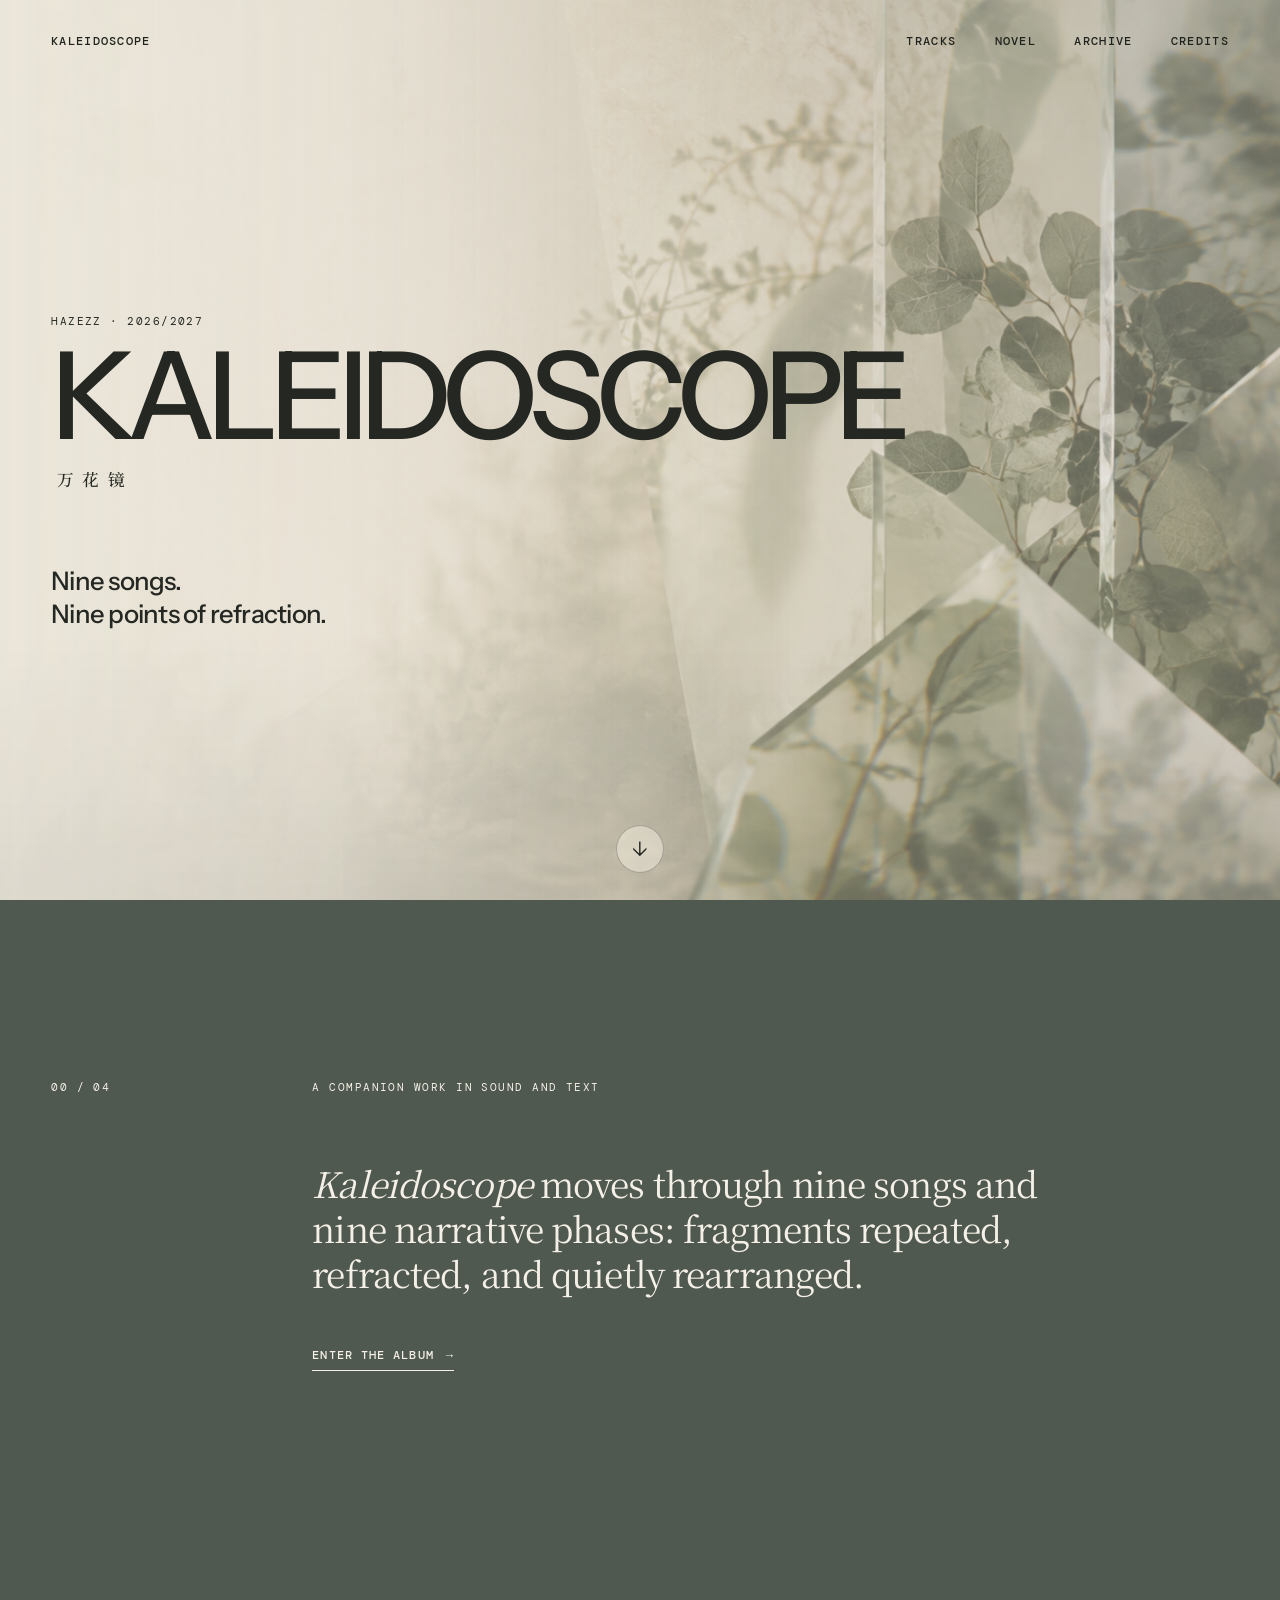
==== index.html @ 20ea977e "Refine editorial direction and public copy" ====
<!doctype html>
<html lang="en">
<head>
  <meta charset="utf-8">
  <meta name="viewport" content="width=device-width, initial-scale=1">
  <meta name="description" content="Companion site for HazezZ's album Kaleidoscope — music, artwork, lyrics, and a nine-chapter novel.">
  <title>Kaleidoscope — HazezZ</title>
  <link rel="stylesheet" href="css/main.css">
</head>
<body class="home">
  <header class="site-header" data-header>
    <a class="brand" href="index.html">KALEIDOSCOPE</a>
    <button class="menu-toggle" type="button" aria-expanded="false" aria-controls="site-nav">Menu</button>
    <nav class="site-nav" id="site-nav" aria-label="Primary navigation">
      <a href="tracks.html">Tracks</a>
      <a href="novel.html">Novel</a>
      <a href="archive.html">Archive</a>
      <a href="credits.html">Credits</a>
    </nav>
  </header>

  <main>
    <section class="hero" aria-labelledby="hero-title">
      <div class="hero-image" data-parallax aria-hidden="true"></div>
      <div class="hero-wash" aria-hidden="true"></div>
      <div class="hero-copy">
        <p class="eyebrow">HazezZ · 2026/2027</p>
        <h1 id="hero-title">Kaleidoscope</h1>
        <p class="hero-cn" lang="zh-Hans">万花镜</p>
        <p class="hero-line">Nine songs.<br>Nine points of refraction.</p>
      </div>
      <a class="scroll-cue" href="#entrance" aria-label="Enter the album">↓</a>
    </section>

    <section class="entrance page-grid" id="entrance">
      <p class="section-index">00 / 04</p>
      <div class="entrance-copy">
        <p class="kicker">A companion work in sound and text</p>
        <p><em>Kaleidoscope</em> moves through nine songs and nine narrative phases: fragments repeated, refracted, and quietly rearranged.</p>
        <a class="text-link" href="tracks.html">Enter the album <span aria-hidden="true">→</span></a>
      </div>
    </section>
  </main>

  <script src="js/main.js"></script>
</body>
</html>
---- css/main.css ----
@import url('https://fonts.googleapis.com/css2?family=DM+Mono:wght@300;400;500&family=Instrument+Sans:wght@400;500;600&family=Noto+Serif+SC:wght@400;500&display=swap');

:root {
  --paper: #ece7db;
  --paper-soft: #f4f0e7;
  --paper-deep: #d8d4c8;
  --ink: #242722;
  --ink-soft: #595d56;
  --sage: #747c70;
  --sage-dark: #50594f;
  --sage-pale: #c4c8bc;
  --glass-blue: #6f7c84;
  --cold-gray: #9ba1a0;
  --line: rgba(36, 39, 34, .18);
  --serif: "Noto Serif SC", "Songti SC", "STSong", Georgia, serif;
  --sans: "Instrument Sans", "Noto Sans SC", "PingFang SC", "Microsoft YaHei", sans-serif;
  --mono: "DM Mono", "SFMono-Regular", Consolas, monospace;
  --gutter: clamp(1.25rem, 4vw, 4.5rem);
  --header-h: 5.25rem;
}

* { box-sizing: border-box; }
html { scroll-behavior: smooth; }
body {
  margin: 0;
  background: var(--paper-soft);
  color: var(--ink);
  font-family: var(--sans);
  -webkit-font-smoothing: antialiased;
}
a { color: inherit; }
button { color: inherit; }
::selection { background: var(--glass-blue); color: var(--paper-soft); }
:focus-visible { outline: 1px solid var(--glass-blue); outline-offset: 5px; }

.site-header {
  position: fixed;
  z-index: 30;
  top: 0;
  left: 0;
  right: 0;
  height: var(--header-h);
  display: flex;
  align-items: center;
  justify-content: space-between;
  padding: 0 var(--gutter);
  border-bottom: 1px solid transparent;
  transition: background-color .25s ease, border-color .25s ease;
}
.site-header.is-scrolled {
  background: color-mix(in srgb, var(--paper-soft) 88%, transparent);
  border-color: var(--line);
  -webkit-backdrop-filter: blur(16px);
  backdrop-filter: blur(16px);
}
.home .site-header { color: #20231d; }
.brand,
.site-nav a,
.menu-toggle {
  font: 500 .73rem/1 var(--mono);
  letter-spacing: .11em;
  text-transform: uppercase;
  text-decoration: none;
}
.site-nav { display: flex; gap: clamp(1.25rem, 3vw, 3.5rem); }
.site-nav a { position: relative; padding: .45rem 0; }
.site-nav a::after {
  content: "";
  position: absolute;
  left: 0;
  right: 100%;
  bottom: 0;
  height: 1px;
  background: currentColor;
  transition: right .25s ease;
}
.site-nav a:hover::after,
.site-nav a[aria-current="page"]::after { right: 0; }
.menu-toggle { display: none; border: 0; background: none; padding: .6rem 0; }

.hero {
  position: relative;
  min-height: 100svh;
  overflow: hidden;
  background: var(--paper);
}
.hero-image,
.hero-wash { position: absolute; inset: -6px; }
.hero-image {
  background: url("../assets/images/kaleidoscope-hero.png") center/cover no-repeat;
  opacity: .72;
  -webkit-mask-image: linear-gradient(90deg, transparent 0%, rgba(0,0,0,.18) 27%, #000 63%);
  mask-image: linear-gradient(90deg, transparent 0%, rgba(0,0,0,.18) 27%, #000 63%);
  transform: translate3d(var(--parallax-x, 0), var(--parallax-y, 0), 0) scale(1.015);
  will-change: transform;
}
.hero-wash {
  background:
    linear-gradient(90deg, rgba(236,231,219,.12) 0%, rgba(236,231,219,.04) 58%, rgba(111,124,132,.08) 100%),
    linear-gradient(0deg, rgba(36,39,34,.08), transparent 30%);
}
.hero-copy {
  position: absolute;
  z-index: 2;
  left: var(--gutter);
  top: 50%;
  width: min(43rem, calc(100% - 2 * var(--gutter)));
  transform: translateY(-43%);
}
.eyebrow,
.section-index,
.kicker {
  margin: 0;
  font: 400 .7rem/1.5 var(--mono);
  letter-spacing: .13em;
  text-transform: uppercase;
}
.hero h1 {
  margin: .8rem 0 0;
  font: 500 clamp(3.45rem, 9.5vw, 9.4rem)/.87 var(--sans);
  letter-spacing: -.075em;
  text-transform: uppercase;
}
.hero-cn {
  margin: 1.25rem 0 0 .35rem;
  font: 500 clamp(.95rem, 1.3vw, 1.25rem)/1.4 var(--serif);
  letter-spacing: .52em;
}
.hero-line {
  margin: clamp(3.25rem, 8vh, 6.5rem) 0 0;
  font: 500 clamp(1.15rem, 2vw, 1.75rem)/1.32 var(--sans);
  letter-spacing: -.03em;
}
.scroll-cue {
  position: absolute;
  z-index: 3;
  left: 50%;
  bottom: 1.7rem;
  display: grid;
  width: 3rem;
  height: 3rem;
  place-items: center;
  border: 1px solid rgba(37,39,32,.28);
  border-radius: 50%;
  background: rgba(241,235,220,.54);
  font-size: 1.25rem;
  text-decoration: none;
  transform: translateX(-50%);
  transition: transform .25s ease, background .25s ease;
}
.scroll-cue:hover { transform: translateX(-50%) translateY(3px); background: var(--paper-soft); }

.page-grid {
  display: grid;
  grid-template-columns: minmax(5.5rem, 1fr) minmax(0, 4fr);
  gap: 2rem;
  padding-inline: var(--gutter);
}
.entrance {
  min-height: 80vh;
  align-items: start;
  padding-top: clamp(7rem, 14vw, 12rem);
  padding-bottom: clamp(7rem, 14vw, 12rem);
  background: var(--sage-dark);
  color: var(--paper-soft);
}
.entrance-copy { max-width: 46rem; }
.entrance-copy > p:nth-child(2) {
  margin: clamp(2rem, 5vw, 4rem) 0 3rem;
  font: 400 clamp(1.45rem, 2.75vw, 2.65rem)/1.28 var(--serif);
  letter-spacing: -.025em;
}
.text-link,
.bracket-link {
  display: inline-flex;
  gap: .75rem;
  align-items: center;
  font: 500 .76rem/1 var(--mono);
  letter-spacing: .09em;
  text-transform: uppercase;
  text-decoration: none;
}
.text-link { border-bottom: 1px solid currentColor; padding-bottom: .55rem; }

.site-page { padding-top: var(--header-h); min-height: 100vh; }
.page-intro {
  min-height: 62vh;
  align-items: end;
  padding-top: 8rem;
  padding-bottom: clamp(4rem, 8vw, 7rem);
  background: var(--paper);
  border-bottom: 1px solid var(--line);
}
.page-intro h1,
.directory-head h1 {
  margin: .65rem 0 1.5rem;
  font: 500 clamp(3.1rem, 8vw, 8rem)/.92 var(--sans);
  letter-spacing: -.07em;
  text-transform: uppercase;
}
.lede { max-width: 39rem; margin: 0; color: var(--ink-soft); font-size: clamp(1rem, 1.4vw, 1.22rem); line-height: 1.55; }

.track-list { background: var(--paper-soft); }
.track {
  position: relative;
  min-height: min(56vh, 34rem);
  display: grid;
  grid-template-columns: minmax(5.5rem, 1fr) minmax(14rem, 2.5fr) minmax(10rem, 1.5fr);
  gap: 2rem;
  align-items: center;
  padding: clamp(3rem, 7vw, 6.5rem) var(--gutter);
  border-bottom: 1px solid var(--line);
  overflow: hidden;
  transition: background-color .35s ease, color .35s ease;
}
.track::before {
  content: "";
  position: absolute;
  inset: 0;
  opacity: 0;
  background: linear-gradient(120deg, rgba(111,124,132,.13), rgba(236,231,219,.18));
  transition: opacity .35s ease;
}
.track:hover::before { opacity: 1; }
.track:nth-child(2)::after,
.track:nth-child(4)::after {
  content: "";
  position: absolute;
  z-index: 0;
  inset: 0 0 0 54%;
  background: url("../assets/images/kaleidoscope-hero.png") 78% center/cover no-repeat;
  opacity: .1;
  filter: grayscale(.35) contrast(.85);
  -webkit-mask-image: linear-gradient(90deg, transparent, #000);
  mask-image: linear-gradient(90deg, transparent, #000);
}
.track:nth-child(4)::after { opacity: .055; background-position: 18% center; }
.track > * { position: relative; z-index: 1; }
.track-no { align-self: start; margin: 0; font: 400 .77rem/1 var(--mono); letter-spacing: .12em; }
.track-name h2,
.track-name > p:first-child {
  margin: 0;
  font: 500 clamp(2.2rem, 5.4vw, 5.5rem)/.95 var(--sans);
  letter-spacing: -.055em;
  text-transform: uppercase;
}
.track-name h2 span { font-family: var(--serif); text-transform: none; }
.track-name > p:not(:first-child) { margin: 1rem 0 0; font: 400 .78rem/1.4 var(--mono); letter-spacing: .09em; text-transform: uppercase; }
.track-actions { display: flex; gap: 1rem; justify-self: end; }
.track-actions button,
.track-actions a {
  min-width: 5.25rem;
  padding: .75rem .9rem;
  border: 1px solid currentColor;
  background: transparent;
  font: 500 .7rem/1 var(--mono);
  letter-spacing: .08em;
  text-align: center;
  text-decoration: none;
  text-transform: uppercase;
  cursor: pointer;
}
.track-actions button::before,
.track-actions a::before { content: "[ "; }
.track-actions button::after,
.track-actions a::after { content: " ]"; }
.track-actions button:hover,
.track-actions a:hover { background: var(--ink); color: var(--paper-soft); }
.track-actions button:disabled {
  min-width: 11.5rem;
  border-color: var(--line);
  color: var(--ink-soft);
  cursor: not-allowed;
  opacity: .72;
}
.track-actions button:disabled:hover { background: transparent; color: var(--ink-soft); }
.track-shift { background: color-mix(in srgb, var(--glass-blue) 14%, var(--paper-soft)); }
.track-shift:hover .track-name { text-shadow: -1px 0 rgba(139,109,88,.34), 1px 0 rgba(111,124,132,.5); }
.track:nth-child(n + 6) .track-name { transform: translateX(1px); }
.track:nth-child(n + 6) { border-bottom-color: color-mix(in srgb, var(--glass-blue) 40%, transparent); }

.archive-grid {
  display: grid;
  grid-template-columns: repeat(3, minmax(0, 1fr));
  gap: 1px;
  padding: 1px var(--gutter);
  background: var(--line);
}
.archive-card {
  min-height: 24rem;
  display: flex;
  flex-direction: column;
  padding: 2rem;
  background: var(--paper-soft);
}
.archive-card p,
.archive-card span,
.archive-status { font: .7rem/1.4 var(--mono); letter-spacing: .09em; text-transform: uppercase; }
.archive-card p { margin: 0; }
.archive-card h2 { margin: auto 0; font: 500 clamp(2rem, 4vw, 4rem)/1 var(--sans); letter-spacing: -.055em; text-transform: uppercase; }
.archive-card span { color: var(--ink-soft); }
.archive-status { margin: 0; padding: 2.5rem var(--gutter) 6rem; color: var(--ink-soft); }

.credit-list { padding: clamp(5rem, 10vw, 9rem) var(--gutter); }
.credit-list > div {
  display: grid;
  grid-template-columns: minmax(16rem, 2fr) 1fr;
  gap: 2rem;
  padding: 1.6rem 0;
  border-bottom: 1px solid var(--line);
  font-size: clamp(.9rem, 1.35vw, 1.15rem);
}
.credit-list strong { font-weight: 500; }
.credit-list p { margin: 5rem 0 0; font: .72rem/1.4 var(--mono); letter-spacing: .08em; text-transform: uppercase; }

@media (max-width: 760px) {
  :root { --header-h: 4.5rem; }
  .menu-toggle { display: block; }
  .site-nav {
    position: absolute;
    top: 100%;
    left: 0;
    right: 0;
    display: none;
    flex-direction: column;
    gap: 0;
    padding: .8rem var(--gutter) 1.4rem;
    background: var(--paper-soft);
    border-bottom: 1px solid var(--line);
  }
  .site-nav.is-open { display: flex; }
  .site-nav a { padding: .85rem 0; }
  .hero-copy { transform: translateY(-38%); }
  .hero h1 { font-size: clamp(2.6rem, 11.6vw, 4.8rem); }
  .hero-wash { background: linear-gradient(90deg, rgba(236,231,219,.72), rgba(236,231,219,.2)); }
  .page-grid { grid-template-columns: 1fr; }
  .entrance .section-index { margin-bottom: 2rem; }
  .page-intro { min-height: 54vh; gap: 3rem; }
  .track {
    min-height: 23rem;
    grid-template-columns: 1fr auto;
    align-content: space-between;
    gap: 2.5rem 1rem;
  }
  .track-name { grid-column: 1 / -1; }
  .track-actions { justify-self: start; }
  .archive-grid { grid-template-columns: 1fr; }
  .archive-card { min-height: 18rem; }
  .credit-list > div { grid-template-columns: 1fr; gap: .65rem; }
}

@media (prefers-reduced-motion: reduce) {
  html { scroll-behavior: auto; }
  *, *::before, *::after { animation-duration: .01ms !important; animation-iteration-count: 1 !important; transition-duration: .01ms !important; }
  .hero-image { transform: none; }
}
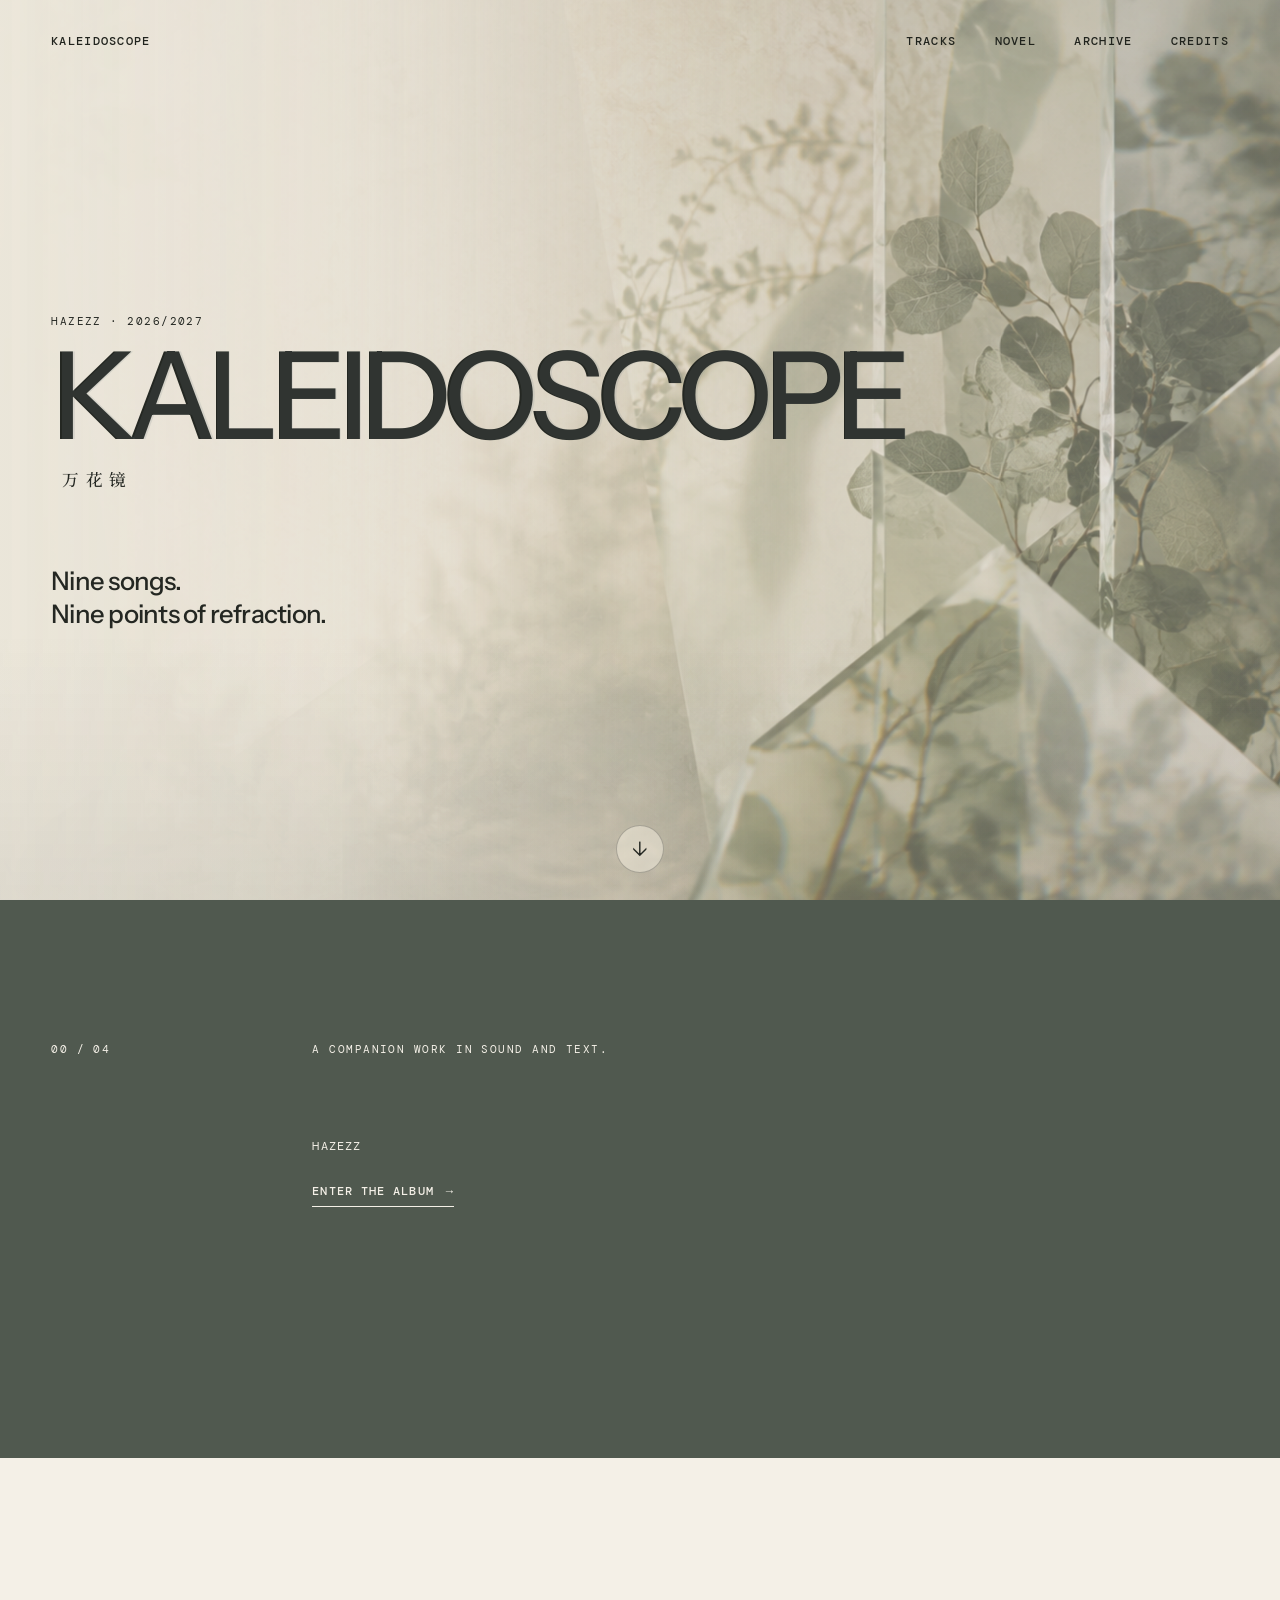
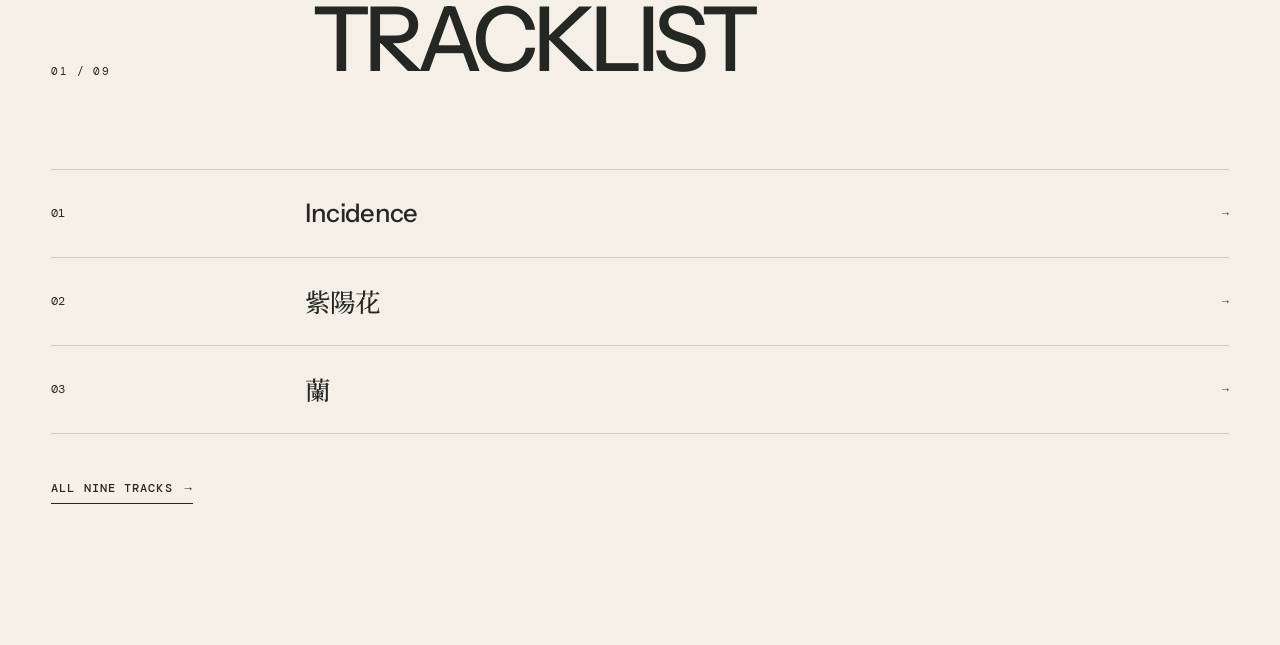
==== commit ffd8487c: "Refine the spoiler-free editorial presentation" ====
--- a/index.html
+++ b/index.html
@@ -35,10 +35,23 @@
     <section class="entrance page-grid" id="entrance">
       <p class="section-index">00 / 04</p>
       <div class="entrance-copy">
-        <p class="kicker">A companion work in sound and text</p>
-        <p><em>Kaleidoscope</em> moves through nine songs and nine narrative phases: fragments repeated, refracted, and quietly rearranged.</p>
+        <p class="kicker">A companion work in sound and text.</p>
+        <p class="entrance-credit">HazezZ</p>
         <a class="text-link" href="tracks.html">Enter the album <span aria-hidden="true">→</span></a>
       </div>
+    </section>
+
+    <section class="home-track-preview" aria-labelledby="preview-title">
+      <div class="preview-head">
+        <p class="section-index">01 / 09</p>
+        <h2 id="preview-title">Tracklist</h2>
+      </div>
+      <div class="preview-list">
+        <a href="tracks.html#track-01"><span>01</span><strong>Incidence</strong><span>→</span></a>
+        <a href="tracks.html#track-02"><span>02</span><strong lang="zh-Hans">紫陽花</strong><span>→</span></a>
+        <a href="tracks.html#track-03"><span>03</span><strong lang="zh-Hans">蘭</strong><span>→</span></a>
+      </div>
+      <a class="text-link preview-all" href="tracks.html">All nine tracks <span aria-hidden="true">→</span></a>
     </section>
   </main>
 
--- a/css/main.css
+++ b/css/main.css
@@ -1,3 +1,4 @@
+@import url('https://api.fontshare.com/v2/css?f[]=cabinet-grotesk@500&display=swap');
 @import url('https://fonts.googleapis.com/css2?family=DM+Mono:wght@300;400;500&family=Instrument+Sans:wght@400;500;600&family=Noto+Serif+SC:wght@400;500&display=swap');
 
 :root {
@@ -14,6 +15,7 @@
   --line: rgba(36, 39, 34, .18);
   --serif: "Noto Serif SC", "Songti SC", "STSong", Georgia, serif;
   --sans: "Instrument Sans", "Noto Sans SC", "PingFang SC", "Microsoft YaHei", sans-serif;
+  --display: "Cabinet Grotesk", "Instrument Sans", "Noto Sans SC", "PingFang SC", sans-serif;
   --mono: "DM Mono", "SFMono-Regular", Consolas, monospace;
   --gutter: clamp(1.25rem, 4vw, 4.5rem);
   --header-h: 5.25rem;
@@ -116,15 +118,24 @@
   text-transform: uppercase;
 }
 .hero h1 {
+  position: relative;
   margin: .8rem 0 0;
-  font: 500 clamp(3.45rem, 9.5vw, 9.4rem)/.87 var(--sans);
+  font: 500 clamp(3.45rem, 9.5vw, 9.4rem)/.87 var(--display);
   letter-spacing: -.075em;
   text-transform: uppercase;
 }
+.hero h1::after {
+  content: "KALEIDOSCOPE";
+  position: absolute;
+  inset: 0;
+  color: rgba(111, 124, 132, .16);
+  pointer-events: none;
+  transform: translateX(1.5px);
+}
 .hero-cn {
-  margin: 1.25rem 0 0 .35rem;
+  margin: 1.25rem 0 0 11px;
   font: 500 clamp(.95rem, 1.3vw, 1.25rem)/1.4 var(--serif);
-  letter-spacing: .52em;
+  letter-spacing: .4em;
 }
 .hero-line {
   margin: clamp(3.25rem, 8vh, 6.5rem) 0 0;
@@ -157,18 +168,19 @@
   padding-inline: var(--gutter);
 }
 .entrance {
-  min-height: 80vh;
+  min-height: 62vh;
   align-items: start;
-  padding-top: clamp(7rem, 14vw, 12rem);
-  padding-bottom: clamp(7rem, 14vw, 12rem);
+  padding-top: clamp(6rem, 11vw, 9rem);
+  padding-bottom: clamp(6rem, 11vw, 9rem);
   background: var(--sage-dark);
   color: var(--paper-soft);
 }
-.entrance-copy { max-width: 46rem; }
-.entrance-copy > p:nth-child(2) {
-  margin: clamp(2rem, 5vw, 4rem) 0 3rem;
-  font: 400 clamp(1.45rem, 2.75vw, 2.65rem)/1.28 var(--serif);
-  letter-spacing: -.025em;
+.entrance-copy { max-width: 32rem; }
+.entrance-credit {
+  margin: clamp(3rem, 7vw, 5rem) 0 1.5rem;
+  font: 400 .76rem/1.4 var(--mono);
+  letter-spacing: .1em;
+  text-transform: uppercase;
 }
 .text-link,
 .bracket-link {
@@ -181,6 +193,46 @@
   text-decoration: none;
 }
 .text-link { border-bottom: 1px solid currentColor; padding-bottom: .55rem; }
+
+.home-track-preview {
+  padding: clamp(6rem, 11vw, 10rem) var(--gutter);
+  background: var(--paper-soft);
+}
+.preview-head {
+  display: grid;
+  grid-template-columns: minmax(5.5rem, 1fr) minmax(0, 4fr);
+  gap: 2rem;
+  align-items: end;
+  margin-bottom: clamp(3.5rem, 7vw, 6rem);
+}
+.preview-head h2 {
+  margin: 0;
+  font: 500 clamp(3rem, 7vw, 7rem)/.9 var(--sans);
+  letter-spacing: -.07em;
+  text-transform: uppercase;
+}
+.preview-list { border-top: 1px solid var(--line); }
+.preview-list a {
+  display: grid;
+  grid-template-columns: minmax(5.5rem, 1fr) minmax(0, 4fr) auto;
+  gap: 2rem;
+  align-items: center;
+  min-height: 5.5rem;
+  border-bottom: 1px solid var(--line);
+  text-decoration: none;
+  transition: padding .25s ease, background-color .25s ease;
+}
+.preview-list a:hover {
+  padding-inline: 1rem;
+  background: color-mix(in srgb, var(--glass-blue) 12%, transparent);
+}
+.preview-list span { font: 400 .72rem/1 var(--mono); }
+.preview-list strong {
+  font: 500 clamp(1.1rem, 2vw, 1.7rem)/1.2 var(--sans);
+  letter-spacing: -.025em;
+}
+.preview-list strong[lang] { font-family: var(--serif); }
+.preview-all { margin-top: 3rem; }
 
 .site-page { padding-top: var(--header-h); min-height: 100vh; }
 .page-intro {
@@ -281,7 +333,7 @@
 
 .archive-grid {
   display: grid;
-  grid-template-columns: repeat(3, minmax(0, 1fr));
+  grid-template-columns: repeat(4, minmax(0, 1fr));
   gap: 1px;
   padding: 1px var(--gutter);
   background: var(--line);
@@ -335,6 +387,8 @@
   .hero-wash { background: linear-gradient(90deg, rgba(236,231,219,.72), rgba(236,231,219,.2)); }
   .page-grid { grid-template-columns: 1fr; }
   .entrance .section-index { margin-bottom: 2rem; }
+  .preview-head { grid-template-columns: 1fr; }
+  .preview-list a { grid-template-columns: 2.5rem 1fr auto; gap: .8rem; }
   .page-intro { min-height: 54vh; gap: 3rem; }
   .track {
     min-height: 23rem;
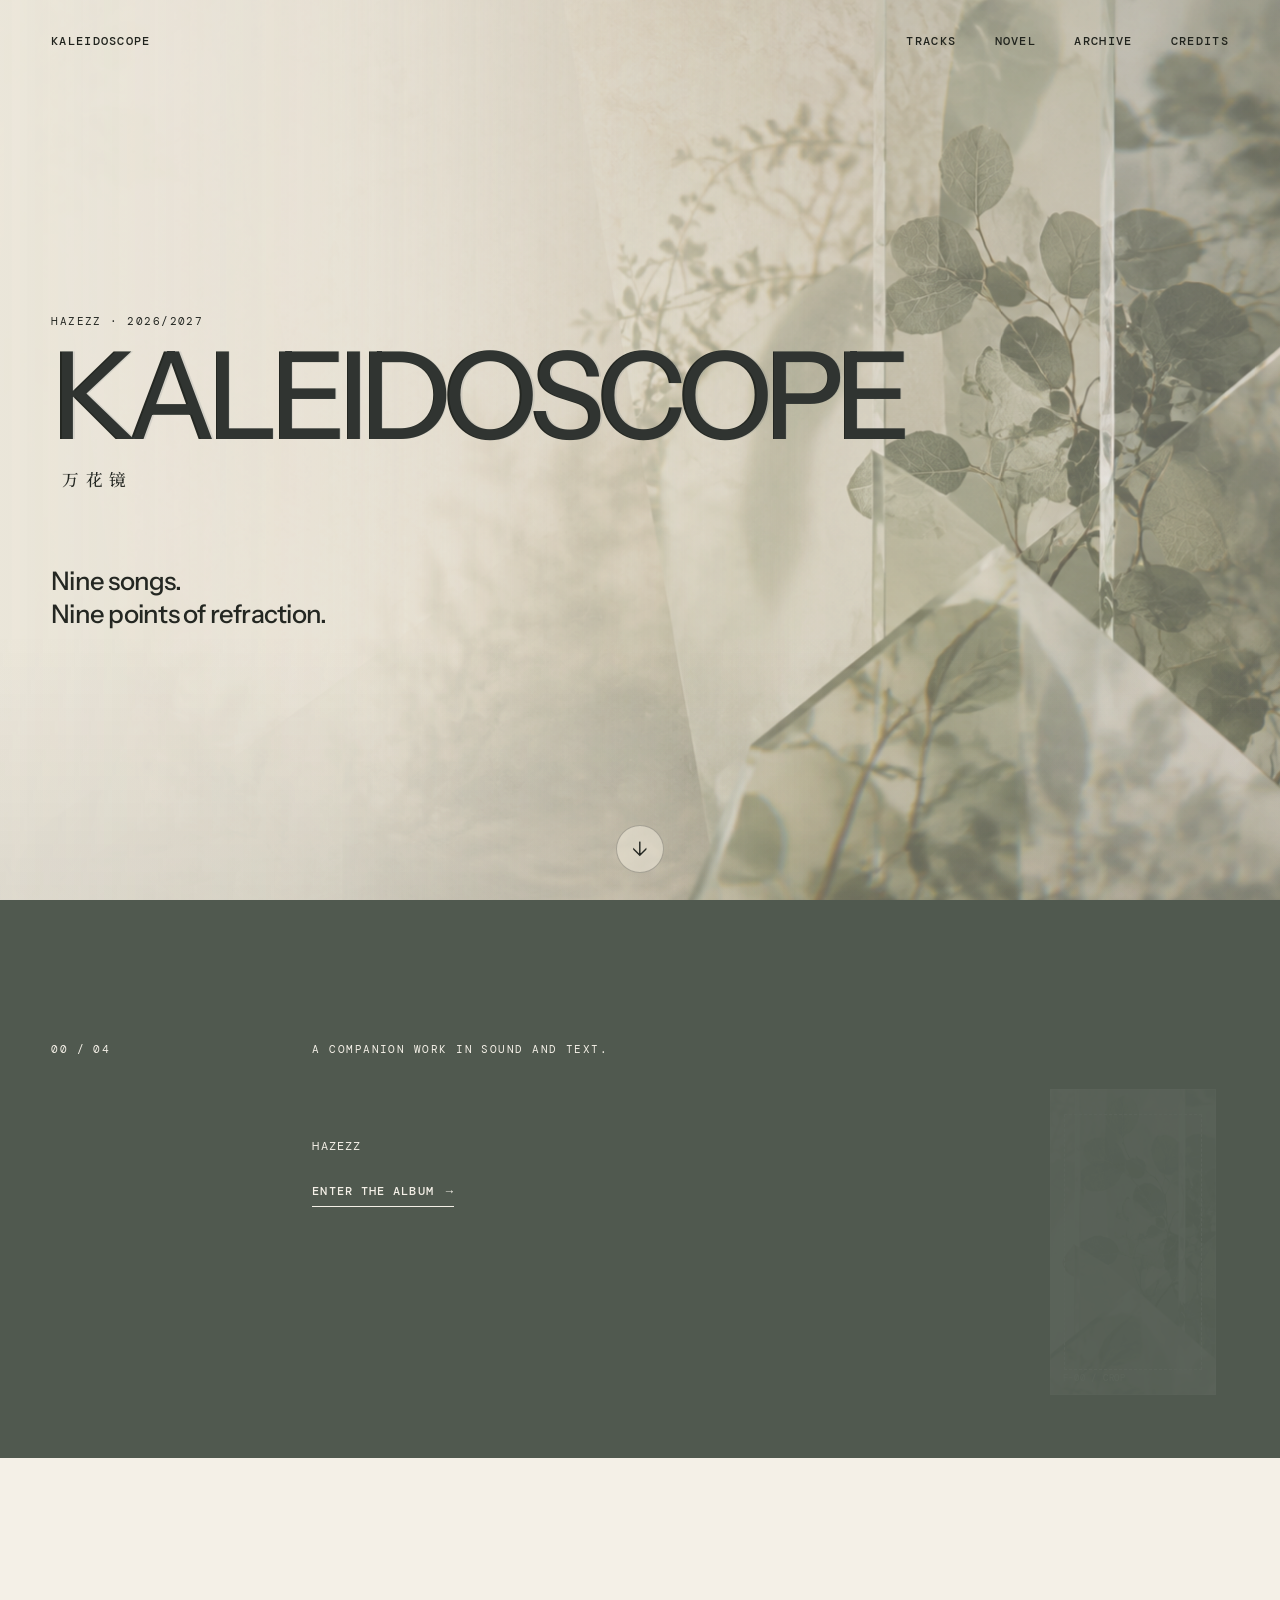
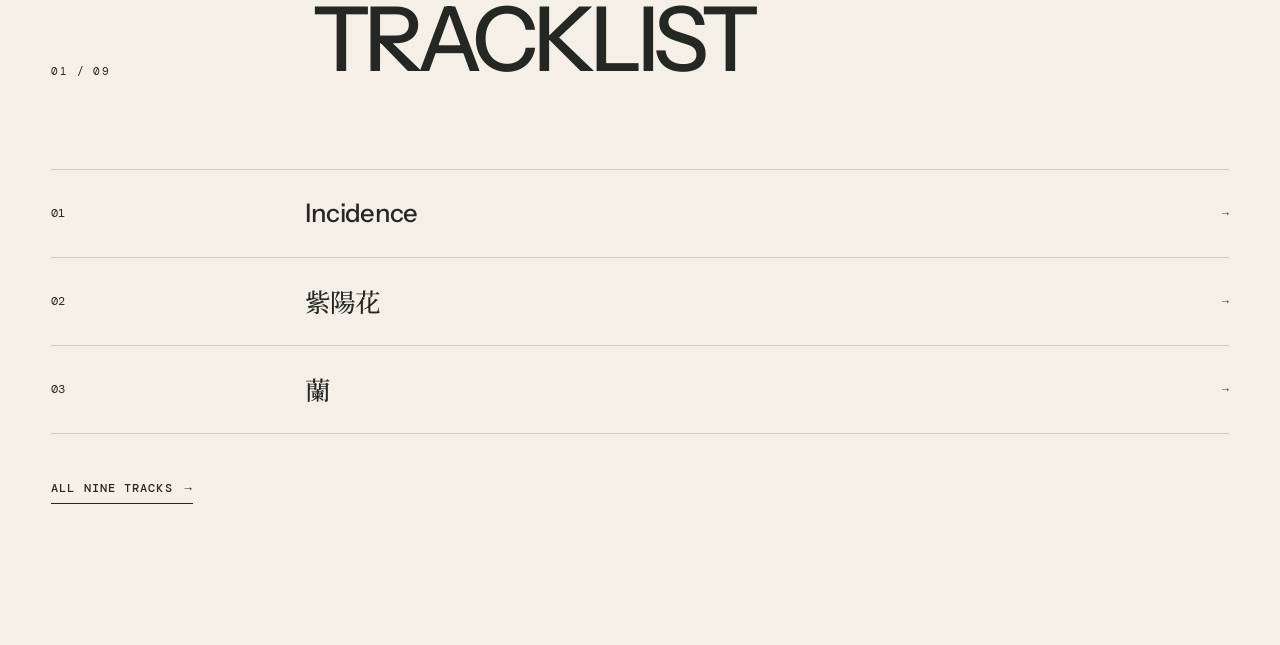
==== commit 63ea35fe: "Refine novel evidence and visual archive" ====
--- a/index.html
+++ b/index.html
@@ -39,6 +39,7 @@
         <p class="entrance-credit">HazezZ</p>
         <a class="text-link" href="tracks.html">Enter the album <span aria-hidden="true">→</span></a>
       </div>
+      <div class="entrance-fragment" aria-hidden="true"><span>F-00 / crop</span></div>
     </section>
 
     <section class="home-track-preview" aria-labelledby="preview-title">
--- a/css/main.css
+++ b/css/main.css
@@ -168,14 +168,42 @@
   padding-inline: var(--gutter);
 }
 .entrance {
+  position: relative;
   min-height: 62vh;
   align-items: start;
   padding-top: clamp(6rem, 11vw, 9rem);
   padding-bottom: clamp(6rem, 11vw, 9rem);
   background: var(--sage-dark);
   color: var(--paper-soft);
-}
-.entrance-copy { max-width: 32rem; }
+  overflow: hidden;
+}
+.entrance-copy { position: relative; z-index: 2; max-width: 32rem; }
+.entrance-fragment {
+  position: absolute;
+  right: clamp(1.5rem, 5vw, 5.5rem);
+  bottom: clamp(2.5rem, 7vh, 5rem);
+  width: clamp(7rem, 13vw, 12rem);
+  height: clamp(12rem, 34vh, 20rem);
+  border: 1px solid rgba(244, 240, 231, .24);
+  background: url("../assets/images/kaleidoscope-hero.png") 78% 48% / 460% auto no-repeat;
+  opacity: .075;
+  filter: grayscale(.72) contrast(.86);
+  mix-blend-mode: screen;
+}
+.entrance-fragment::after {
+  content: "";
+  position: absolute;
+  inset: 8%;
+  border: 1px dashed currentColor;
+}
+.entrance-fragment span {
+  position: absolute;
+  left: .75rem;
+  bottom: .65rem;
+  font: .58rem/1 var(--mono);
+  letter-spacing: .08em;
+  text-transform: uppercase;
+}
 .entrance-credit {
   margin: clamp(3rem, 7vw, 5rem) 0 1.5rem;
   font: 400 .76rem/1.4 var(--mono);
@@ -255,7 +283,7 @@
 .track-list { background: var(--paper-soft); }
 .track {
   position: relative;
-  min-height: min(56vh, 34rem);
+  min-height: clamp(22rem, 42vh, 28rem);
   display: grid;
   grid-template-columns: minmax(5.5rem, 1fr) minmax(14rem, 2.5fr) minmax(10rem, 1.5fr);
   gap: 2rem;
@@ -265,6 +293,7 @@
   overflow: hidden;
   transition: background-color .35s ease, color .35s ease;
 }
+.track.has-fragment { min-height: clamp(28rem, 56vh, 36rem); }
 .track::before {
   content: "";
   position: absolute;
@@ -274,20 +303,97 @@
   transition: opacity .35s ease;
 }
 .track:hover::before { opacity: 1; }
-.track:nth-child(2)::after,
-.track:nth-child(4)::after {
+.track > * { position: relative; z-index: 1; }
+.track-mark {
+  position: absolute;
+  z-index: 2;
+  left: var(--gutter);
+  bottom: clamp(1.5rem, 3vw, 2.25rem);
+  width: 4.4rem;
+  height: 1.35rem;
+  fill: none;
+  stroke: currentColor;
+  stroke-width: 1;
+  stroke-linecap: square;
+  opacity: .32;
+}
+.track-fragment {
+  position: absolute;
+  z-index: 0;
+  margin: 0;
+  pointer-events: none;
+  mix-blend-mode: multiply;
+}
+.track-fragment img {
+  display: block;
+  width: 100%;
+  height: 100%;
+  object-fit: cover;
+  filter: grayscale(.7) contrast(.88) saturate(.45);
+}
+.track-fragment-03 {
+  top: 11%;
+  right: 8%;
+  width: clamp(7.5rem, 19vw, 18rem);
+  height: 78%;
+  opacity: .4;
+  -webkit-mask-image: linear-gradient(90deg, transparent 0%, #000 22%, #000 76%, transparent 100%);
+  mask-image: linear-gradient(90deg, transparent 0%, #000 22%, #000 76%, transparent 100%);
+}
+.track-fragment-03 img { object-position: 20% center; }
+.track-fragment-05 {
+  top: 12%;
+  right: 24%;
+  width: clamp(10rem, 23vw, 22rem);
+  height: 74%;
+  opacity: .42;
+  background: url("../assets/images/fragment-condensation.jpg") center / cover no-repeat;
+  filter: grayscale(.62) contrast(.9);
+  -webkit-mask-image: linear-gradient(90deg, transparent, #000 18%, #000 82%, transparent);
+  mask-image: linear-gradient(90deg, transparent, #000 18%, #000 82%, transparent);
+}
+.track-fragment-05::before,
+.track-fragment-05::after {
   content: "";
   position: absolute;
-  z-index: 0;
-  inset: 0 0 0 54%;
-  background: url("../assets/images/kaleidoscope-hero.png") 78% center/cover no-repeat;
-  opacity: .1;
-  filter: grayscale(.35) contrast(.85);
-  -webkit-mask-image: linear-gradient(90deg, transparent, #000);
-  mask-image: linear-gradient(90deg, transparent, #000);
-}
-.track:nth-child(4)::after { opacity: .055; background-position: 18% center; }
-.track > * { position: relative; z-index: 1; }
+  inset: 0;
+  background: inherit;
+  mix-blend-mode: multiply;
+}
+.track-fragment-05::before {
+  opacity: .52;
+  filter: sepia(.35) hue-rotate(154deg) saturate(.9);
+  clip-path: polygon(0 0, 100% 0, 100% 46%, 0 52%);
+  transform: translateX(-3px);
+}
+.track-fragment-05::after {
+  opacity: .45;
+  filter: sepia(.25) hue-rotate(318deg) saturate(.75);
+  clip-path: polygon(0 52%, 100% 46%, 100% 100%, 0 100%);
+  transform: translateX(3px);
+}
+.track-fragment-05 span,
+.track-fragment-08 span {
+  position: absolute;
+  z-index: 2;
+  font: .58rem/1 var(--mono);
+  letter-spacing: .1em;
+  text-transform: uppercase;
+}
+.track-fragment-05 span { right: .4rem; bottom: .5rem; }
+.track-shift:hover .track-fragment-05::before { transform: translateX(-5px); }
+.track-shift:hover .track-fragment-05::after { transform: translateX(5px); }
+.track-fragment-08 {
+  right: 0;
+  bottom: 0;
+  width: min(44vw, 42rem);
+  height: 38%;
+  opacity: .34;
+  -webkit-mask-image: linear-gradient(90deg, transparent, #000 24%, #000 88%, transparent);
+  mask-image: linear-gradient(90deg, transparent, #000 24%, #000 88%, transparent);
+}
+.track-fragment-08 img { object-position: 60% 42%; }
+.track-fragment-08 span { right: 1rem; bottom: .85rem; }
 .track-no { align-self: start; margin: 0; font: 400 .77rem/1 var(--mono); letter-spacing: .12em; }
 .track-name h2,
 .track-name > p:first-child {
@@ -326,32 +432,83 @@
   opacity: .72;
 }
 .track-actions button:disabled:hover { background: transparent; color: var(--ink-soft); }
-.track-shift { background: color-mix(in srgb, var(--glass-blue) 14%, var(--paper-soft)); }
+.track-shift { min-height: clamp(30rem, 62vh, 40rem); background: color-mix(in srgb, var(--glass-blue) 14%, var(--paper-soft)); }
 .track-shift:hover .track-name { text-shadow: -1px 0 rgba(139,109,88,.34), 1px 0 rgba(111,124,132,.5); }
 .track:nth-child(n + 6) .track-name { transform: translateX(1px); }
 .track:nth-child(n + 6) { border-bottom-color: color-mix(in srgb, var(--glass-blue) 40%, transparent); }
 
 .archive-grid {
   display: grid;
-  grid-template-columns: repeat(4, minmax(0, 1fr));
+  grid-template-columns: repeat(12, minmax(0, 1fr));
   gap: 1px;
   padding: 1px var(--gutter);
   background: var(--line);
 }
 .archive-card {
-  min-height: 24rem;
-  display: flex;
-  flex-direction: column;
-  padding: 2rem;
+  min-height: 28rem;
+  display: grid;
+  grid-template-rows: minmax(0, 1fr) auto;
   background: var(--paper-soft);
-}
+  overflow: hidden;
+}
+.archive-card--cover { grid-column: span 7; min-height: 34rem; }
+.archive-card--mesh { grid-column: span 5; min-height: 34rem; }
+.archive-card--paper,
+.archive-card--glass,
+.archive-card--dusk { grid-column: span 4; }
+.archive-card--marks { grid-column: 1 / -1; min-height: 19rem; }
+.archive-card figure {
+  min-height: 0;
+  margin: 0;
+  overflow: hidden;
+  background: var(--paper-deep);
+}
+.archive-card img {
+  display: block;
+  width: 100%;
+  height: 100%;
+  object-fit: cover;
+  opacity: .8;
+  filter: grayscale(.52) saturate(.5) contrast(.9);
+  mix-blend-mode: multiply;
+  transition: transform .7s cubic-bezier(.2,.7,.2,1), filter .45s ease, opacity .45s ease;
+}
+.archive-card--cover img { object-position: 71% center; }
+.archive-card--mesh img { object-position: 17% center; }
+.archive-card--paper img { object-position: 64% center; }
+.archive-card--glass img { object-position: 36% center; }
+.archive-card--dusk img { object-position: 64% center; }
+.archive-card:hover img { transform: scale(1.018); filter: grayscale(.35) saturate(.64) contrast(.94); opacity: .9; }
+.archive-meta {
+  display: grid;
+  grid-template-columns: 1fr auto;
+  gap: .7rem 1.5rem;
+  padding: 1.35rem 1.5rem 1.5rem;
+  border-top: 1px solid var(--line);
+}
+.archive-meta h2 { grid-column: 1 / -1; }
 .archive-card p,
 .archive-card span,
 .archive-status { font: .7rem/1.4 var(--mono); letter-spacing: .09em; text-transform: uppercase; }
 .archive-card p { margin: 0; }
-.archive-card h2 { margin: auto 0; font: 500 clamp(2rem, 4vw, 4rem)/1 var(--sans); letter-spacing: -.055em; text-transform: uppercase; }
+.archive-card h2 { margin: 0; font: 500 clamp(1.1rem, 2vw, 1.7rem)/1.05 var(--sans); letter-spacing: -.035em; text-transform: uppercase; }
 .archive-card span { color: var(--ink-soft); }
 .archive-status { margin: 0; padding: 2.5rem var(--gutter) 6rem; color: var(--ink-soft); }
+.archive-mark-set {
+  display: grid;
+  grid-template-columns: repeat(3, minmax(0, 1fr));
+  gap: clamp(1.2rem, 3vw, 2.5rem) clamp(2rem, 7vw, 7rem);
+  align-content: center;
+  padding: clamp(2.5rem, 6vw, 5rem);
+}
+.archive-mark-set svg {
+  width: min(100%, 8rem);
+  height: 1.5rem;
+  fill: none;
+  stroke: currentColor;
+  stroke-width: 1;
+  opacity: .52;
+}
 
 .credit-list { padding: clamp(5rem, 10vw, 9rem) var(--gutter); }
 .credit-list > div {
@@ -387,6 +544,7 @@
   .hero-wash { background: linear-gradient(90deg, rgba(236,231,219,.72), rgba(236,231,219,.2)); }
   .page-grid { grid-template-columns: 1fr; }
   .entrance .section-index { margin-bottom: 2rem; }
+  .entrance-fragment { right: var(--gutter); width: 22vw; height: 13rem; opacity: .06; }
   .preview-head { grid-template-columns: 1fr; }
   .preview-list a { grid-template-columns: 2.5rem 1fr auto; gap: .8rem; }
   .page-intro { min-height: 54vh; gap: 3rem; }
@@ -396,10 +554,24 @@
     align-content: space-between;
     gap: 2.5rem 1rem;
   }
+  .track.has-fragment,
+  .track-shift { min-height: 27rem; }
   .track-name { grid-column: 1 / -1; }
   .track-actions { justify-self: start; }
+  .track-mark { left: auto; right: var(--gutter); bottom: 1.35rem; width: 3.75rem; }
+  .track-fragment-03 { right: 3%; width: 34vw; opacity: .3; }
+  .track-fragment-05 { right: 10%; width: 48vw; opacity: .32; }
+  .track-fragment-08 { width: 78vw; height: 31%; opacity: .28; }
   .archive-grid { grid-template-columns: 1fr; }
-  .archive-card { min-height: 18rem; }
+  .archive-card,
+  .archive-card--cover,
+  .archive-card--mesh,
+  .archive-card--paper,
+  .archive-card--glass,
+  .archive-card--dusk,
+  .archive-card--marks { grid-column: 1; min-height: 22rem; }
+  .archive-card--marks { min-height: 17rem; }
+  .archive-mark-set { gap: 1.5rem 2.5rem; padding: 2.5rem 1.5rem; }
   .credit-list > div { grid-template-columns: 1fr; gap: .65rem; }
 }
 
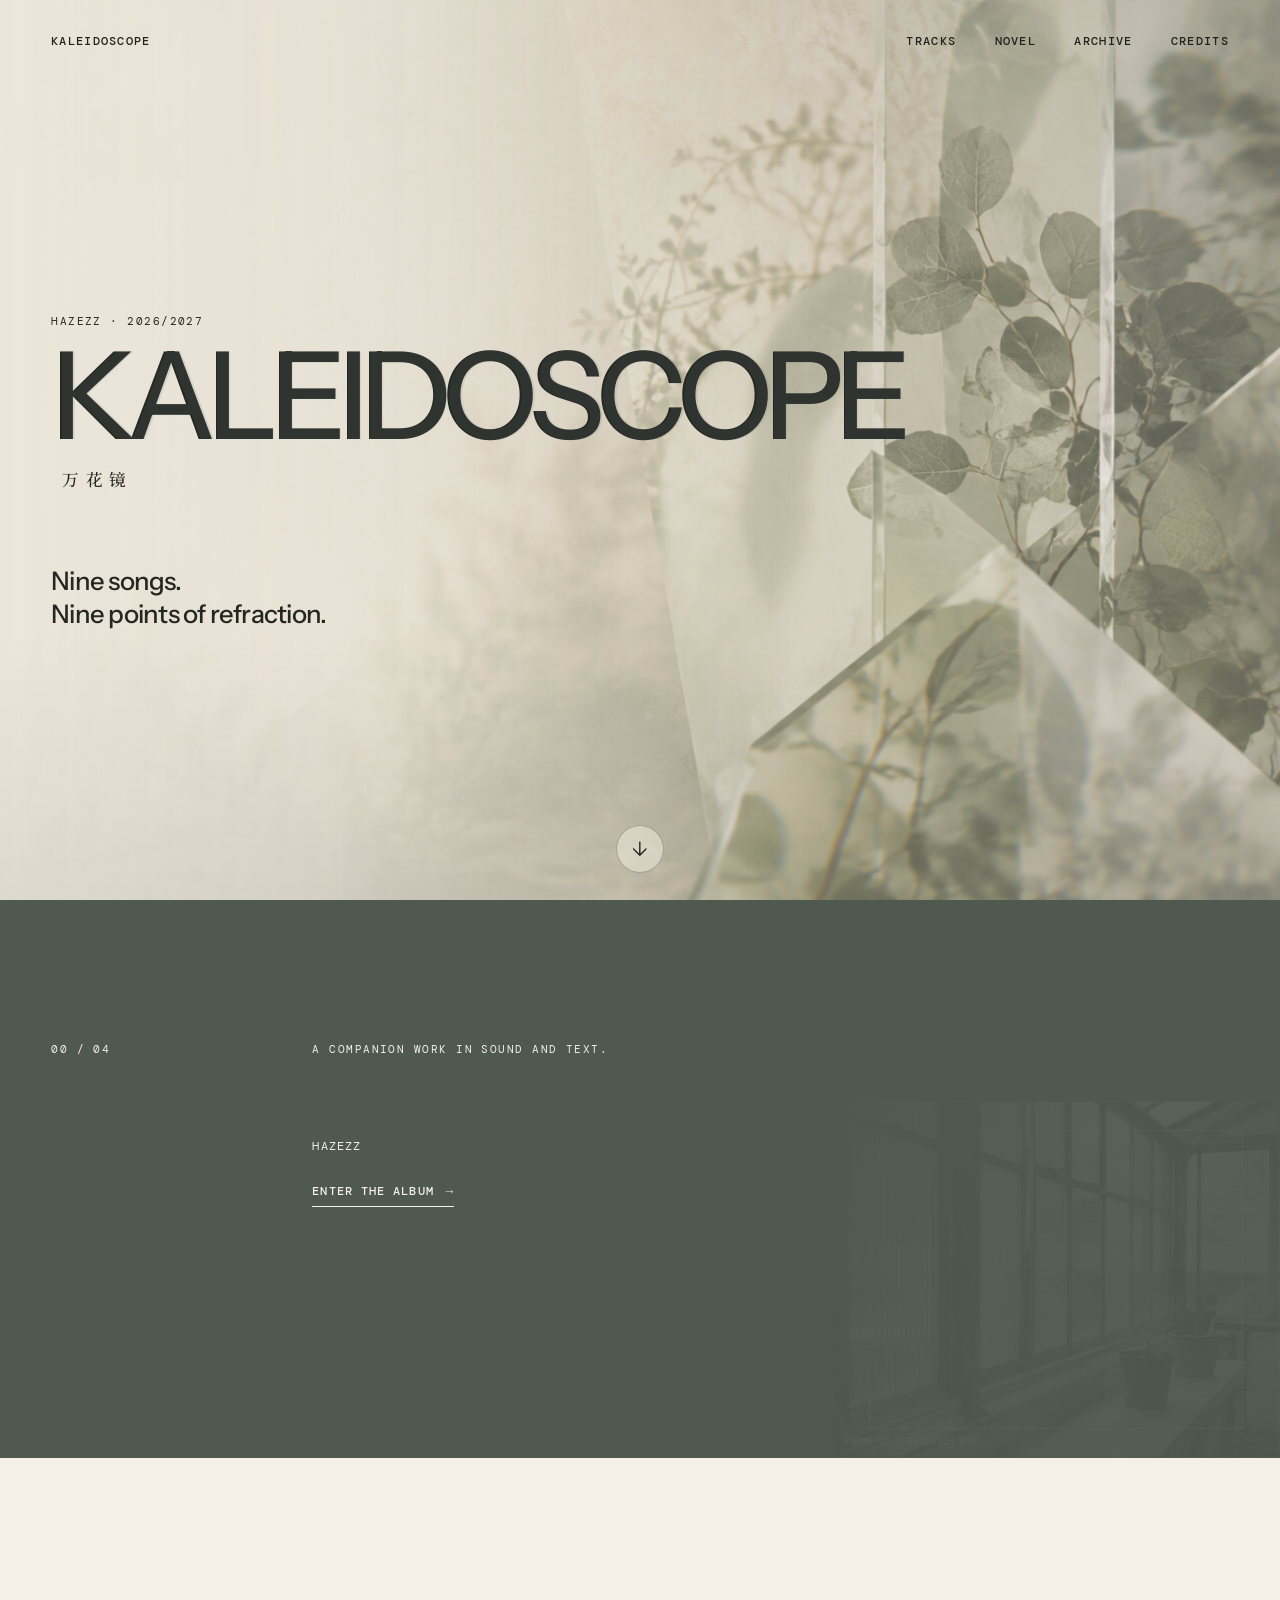
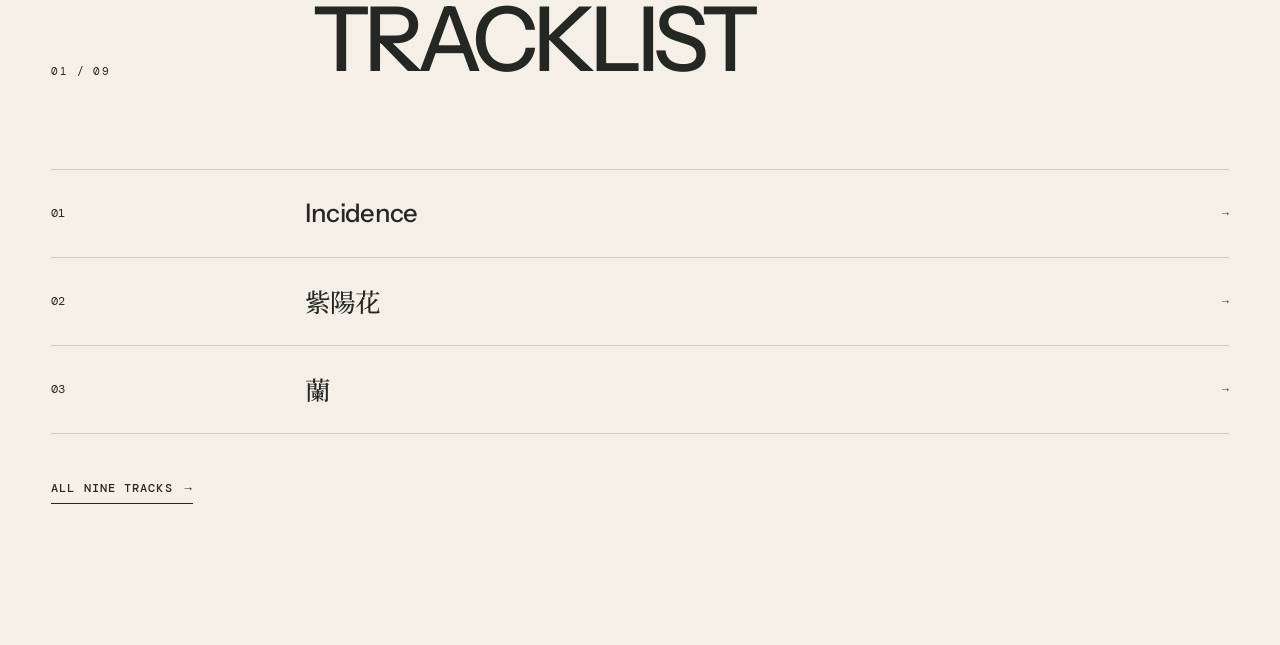
==== commit e3d9db4b: "Add narrative image sequence" ====
--- a/index.html
+++ b/index.html
@@ -5,7 +5,7 @@
   <meta name="viewport" content="width=device-width, initial-scale=1">
   <meta name="description" content="Companion site for HazezZ's album Kaleidoscope — music, artwork, lyrics, and a nine-chapter novel.">
   <title>Kaleidoscope — HazezZ</title>
-  <link rel="stylesheet" href="css/main.css">
+  <link rel="stylesheet" href="css/main.css?v=20260908c">
 </head>
 <body class="home">
   <header class="site-header" data-header>
@@ -39,7 +39,7 @@
         <p class="entrance-credit">HazezZ</p>
         <a class="text-link" href="tracks.html">Enter the album <span aria-hidden="true">→</span></a>
       </div>
-      <div class="entrance-fragment" aria-hidden="true"><span>F-00 / crop</span></div>
+      <div class="entrance-fragment" aria-hidden="true"><span>FRAME 05 / RESEARCH BAY</span></div>
     </section>
 
     <section class="home-track-preview" aria-labelledby="preview-title">
--- a/css/main.css
+++ b/css/main.css
@@ -180,15 +180,17 @@
 .entrance-copy { position: relative; z-index: 2; max-width: 32rem; }
 .entrance-fragment {
   position: absolute;
-  right: clamp(1.5rem, 5vw, 5.5rem);
-  bottom: clamp(2.5rem, 7vh, 5rem);
-  width: clamp(7rem, 13vw, 12rem);
-  height: clamp(12rem, 34vh, 20rem);
+  right: 0;
+  bottom: 0;
+  width: clamp(20rem, 35vw, 38rem);
+  height: 64%;
   border: 1px solid rgba(244, 240, 231, .24);
-  background: url("../assets/images/kaleidoscope-hero.png") 78% 48% / 460% auto no-repeat;
-  opacity: .075;
-  filter: grayscale(.72) contrast(.86);
-  mix-blend-mode: screen;
+  background: url("../assets/images/research-greenhouse.jpg") 74% center / cover no-repeat;
+  opacity: .065;
+  filter: grayscale(.82) contrast(.9);
+  mix-blend-mode: luminosity;
+  -webkit-mask-image: linear-gradient(135deg, transparent 0%, #000 42%);
+  mask-image: linear-gradient(135deg, transparent 0%, #000 42%);
 }
 .entrance-fragment::after {
   content: "";
@@ -332,15 +334,37 @@
   filter: grayscale(.7) contrast(.88) saturate(.45);
 }
 .track-fragment-03 {
-  top: 11%;
-  right: 8%;
-  width: clamp(7.5rem, 19vw, 18rem);
-  height: 78%;
-  opacity: .4;
+  top: 13%;
+  right: 5%;
+  width: clamp(9rem, 22vw, 21rem);
+  height: 72%;
+  opacity: .34;
   -webkit-mask-image: linear-gradient(90deg, transparent 0%, #000 22%, #000 76%, transparent 100%);
   mask-image: linear-gradient(90deg, transparent 0%, #000 22%, #000 76%, transparent 100%);
 }
-.track-fragment-03 img { object-position: 20% center; }
+.track-fragment-03 img { object-position: 51% center; }
+.track-fragment-03 span,
+.track-fragment-04 span,
+.track-fragment-08 span,
+.track-fragment-09 span {
+  position: absolute;
+  z-index: 2;
+  right: .85rem;
+  bottom: .75rem;
+  font: .58rem/1 var(--mono);
+  letter-spacing: .1em;
+  text-transform: uppercase;
+}
+.track-fragment-04 {
+  right: 3%;
+  bottom: 8%;
+  width: min(38vw, 37rem);
+  height: 54%;
+  opacity: .3;
+  -webkit-mask-image: linear-gradient(90deg, transparent, #000 24%, #000 88%, transparent);
+  mask-image: linear-gradient(90deg, transparent, #000 24%, #000 88%, transparent);
+}
+.track-fragment-04 img { object-position: 18% 50%; }
 .track-fragment-05 {
   top: 12%;
   right: 24%;
@@ -372,8 +396,7 @@
   clip-path: polygon(0 52%, 100% 46%, 100% 100%, 0 100%);
   transform: translateX(3px);
 }
-.track-fragment-05 span,
-.track-fragment-08 span {
+.track-fragment-05 span {
   position: absolute;
   z-index: 2;
   font: .58rem/1 var(--mono);
@@ -384,6 +407,16 @@
 .track-shift:hover .track-fragment-05::before { transform: translateX(-5px); }
 .track-shift:hover .track-fragment-05::after { transform: translateX(5px); }
 .track-fragment-08 {
+  right: 0;
+  bottom: 0;
+  width: min(42vw, 40rem);
+  height: 43%;
+  opacity: .16;
+  -webkit-mask-image: linear-gradient(90deg, transparent, #000 24%, #000 88%, transparent);
+  mask-image: linear-gradient(90deg, transparent, #000 24%, #000 88%, transparent);
+}
+.track-fragment-08 img { object-position: 50% 44%; filter: grayscale(.78) contrast(1.02) saturate(.3); }
+.track-fragment-09 {
   right: 0;
   bottom: 0;
   width: min(44vw, 42rem);
@@ -392,8 +425,7 @@
   -webkit-mask-image: linear-gradient(90deg, transparent, #000 24%, #000 88%, transparent);
   mask-image: linear-gradient(90deg, transparent, #000 24%, #000 88%, transparent);
 }
-.track-fragment-08 img { object-position: 60% 42%; }
-.track-fragment-08 span { right: 1rem; bottom: .85rem; }
+.track-fragment-09 img { object-position: 60% 42%; }
 .track-no { align-self: start; margin: 0; font: 400 .77rem/1 var(--mono); letter-spacing: .12em; }
 .track-name h2,
 .track-name > p:first-child {
@@ -452,10 +484,17 @@
   overflow: hidden;
 }
 .archive-card--cover { grid-column: span 7; min-height: 34rem; }
-.archive-card--mesh { grid-column: span 5; min-height: 34rem; }
+.archive-card--glass { grid-column: span 5; min-height: 34rem; }
+.archive-card--mesh,
 .archive-card--paper,
-.archive-card--glass,
 .archive-card--dusk { grid-column: span 4; }
+.archive-card--research { grid-column: span 8; min-height: 32rem; }
+.archive-card--box { grid-column: span 4; min-height: 32rem; }
+.archive-card--corridor { grid-column: span 5; }
+.archive-card--label { grid-column: span 3; }
+.archive-card--beds { grid-column: span 4; }
+.archive-card--survey { grid-column: span 5; min-height: 31rem; }
+.archive-card--plate { grid-column: span 7; min-height: 31rem; }
 .archive-card--marks { grid-column: 1 / -1; min-height: 19rem; }
 .archive-card figure {
   min-height: 0;
@@ -478,7 +517,15 @@
 .archive-card--paper img { object-position: 64% center; }
 .archive-card--glass img { object-position: 36% center; }
 .archive-card--dusk img { object-position: 64% center; }
+.archive-card--research img { object-position: 66% center; }
+.archive-card--box img { object-position: center 56%; }
+.archive-card--corridor img { object-position: center; }
+.archive-card--label img { object-position: 47% center; }
+.archive-card--beds img { object-position: center 58%; }
+.archive-card--survey img { object-position: 57% center; filter: grayscale(.18) saturate(.62) contrast(.96); }
+.archive-card--plate img { object-fit: contain; padding: clamp(1.25rem, 3vw, 2.5rem); filter: grayscale(1) contrast(.96); }
 .archive-card:hover img { transform: scale(1.018); filter: grayscale(.35) saturate(.64) contrast(.94); opacity: .9; }
+.archive-card--plate:hover img { filter: grayscale(1) contrast(.96); }
 .archive-meta {
   display: grid;
   grid-template-columns: 1fr auto;
@@ -544,7 +591,7 @@
   .hero-wash { background: linear-gradient(90deg, rgba(236,231,219,.72), rgba(236,231,219,.2)); }
   .page-grid { grid-template-columns: 1fr; }
   .entrance .section-index { margin-bottom: 2rem; }
-  .entrance-fragment { right: var(--gutter); width: 22vw; height: 13rem; opacity: .06; }
+  .entrance-fragment { right: 0; width: 52vw; height: 48%; opacity: .055; }
   .preview-head { grid-template-columns: 1fr; }
   .preview-list a { grid-template-columns: 2.5rem 1fr auto; gap: .8rem; }
   .page-intro { min-height: 54vh; gap: 3rem; }
@@ -560,8 +607,10 @@
   .track-actions { justify-self: start; }
   .track-mark { left: auto; right: var(--gutter); bottom: 1.35rem; width: 3.75rem; }
   .track-fragment-03 { right: 3%; width: 34vw; opacity: .3; }
+  .track-fragment-04 { right: 0; width: 72vw; opacity: .23; }
   .track-fragment-05 { right: 10%; width: 48vw; opacity: .32; }
-  .track-fragment-08 { width: 78vw; height: 31%; opacity: .28; }
+  .track-fragment-08 { width: 76vw; height: 31%; opacity: .13; }
+  .track-fragment-09 { width: 78vw; height: 31%; opacity: .28; }
   .archive-grid { grid-template-columns: 1fr; }
   .archive-card,
   .archive-card--cover,
@@ -569,6 +618,13 @@
   .archive-card--paper,
   .archive-card--glass,
   .archive-card--dusk,
+  .archive-card--research,
+  .archive-card--box,
+  .archive-card--corridor,
+  .archive-card--label,
+  .archive-card--beds,
+  .archive-card--survey,
+  .archive-card--plate,
   .archive-card--marks { grid-column: 1; min-height: 22rem; }
   .archive-card--marks { min-height: 17rem; }
   .archive-mark-set { gap: 1.5rem 2.5rem; padding: 2.5rem 1.5rem; }
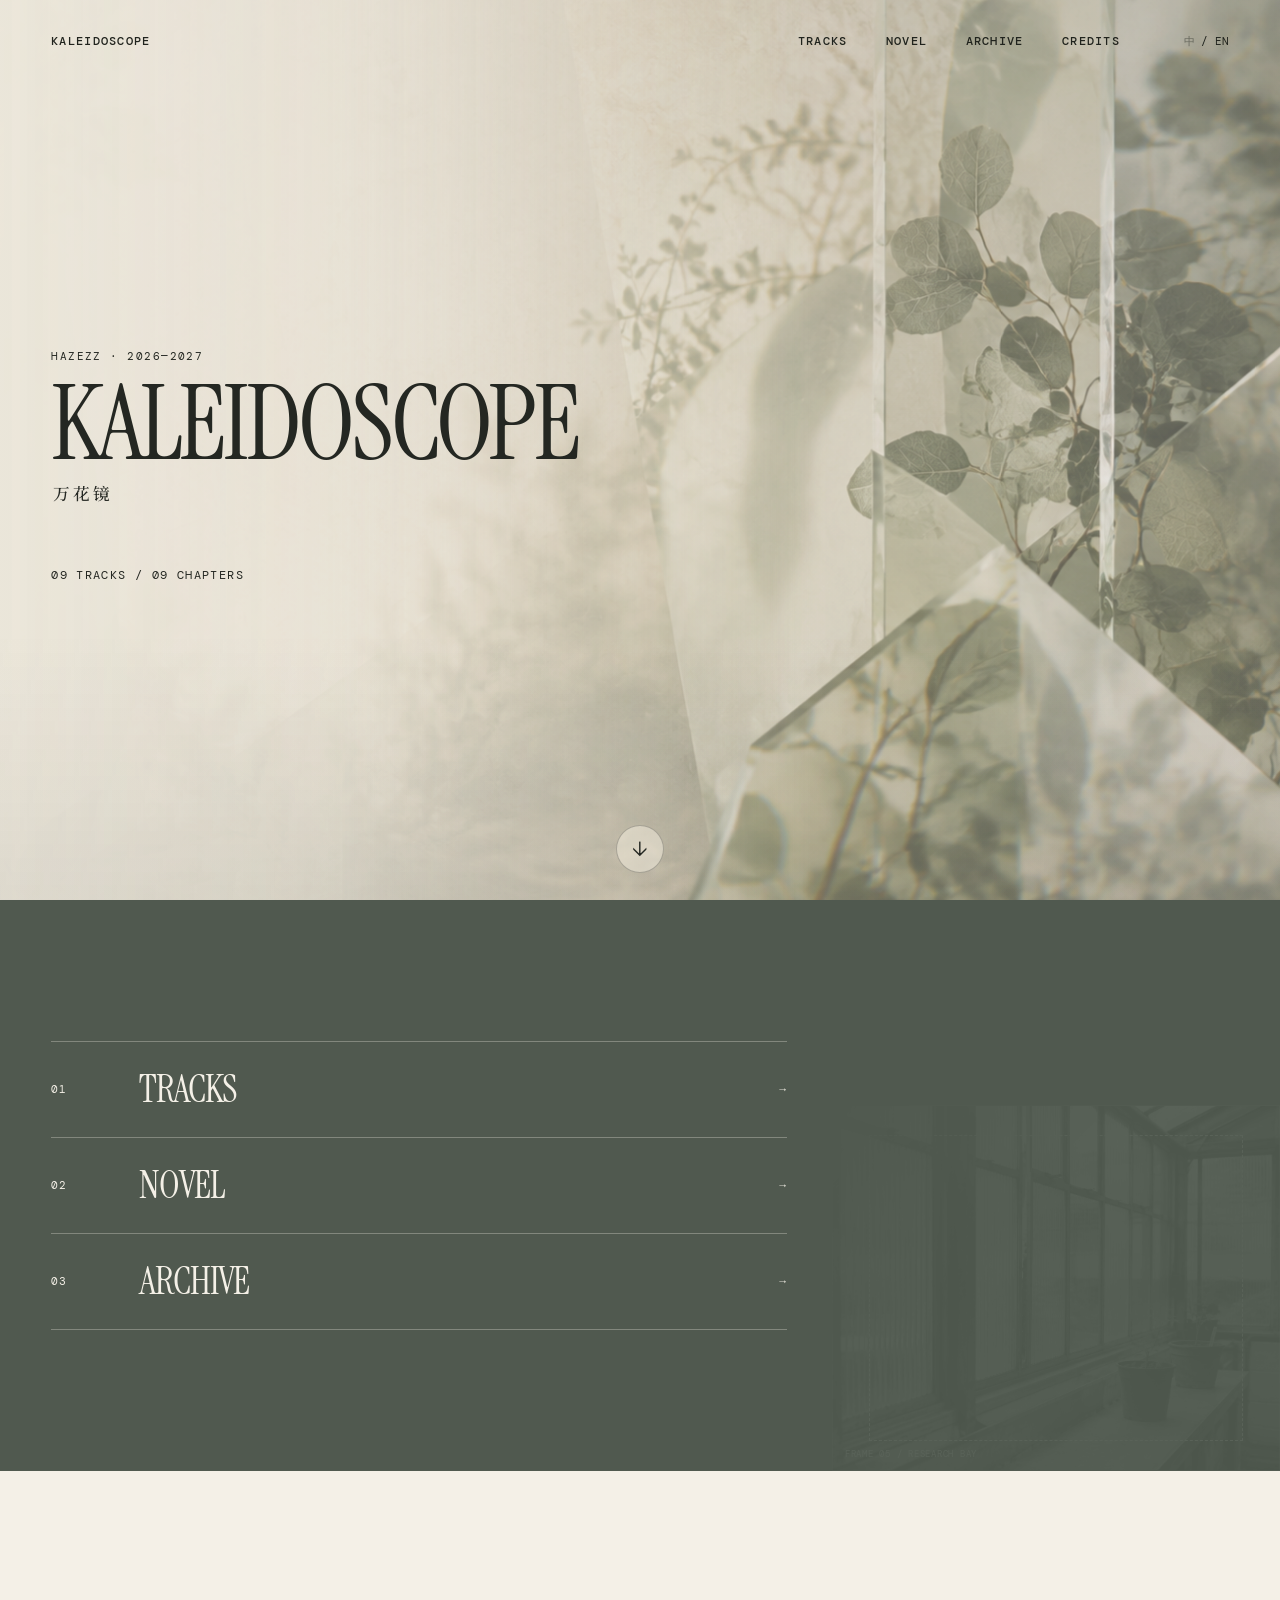
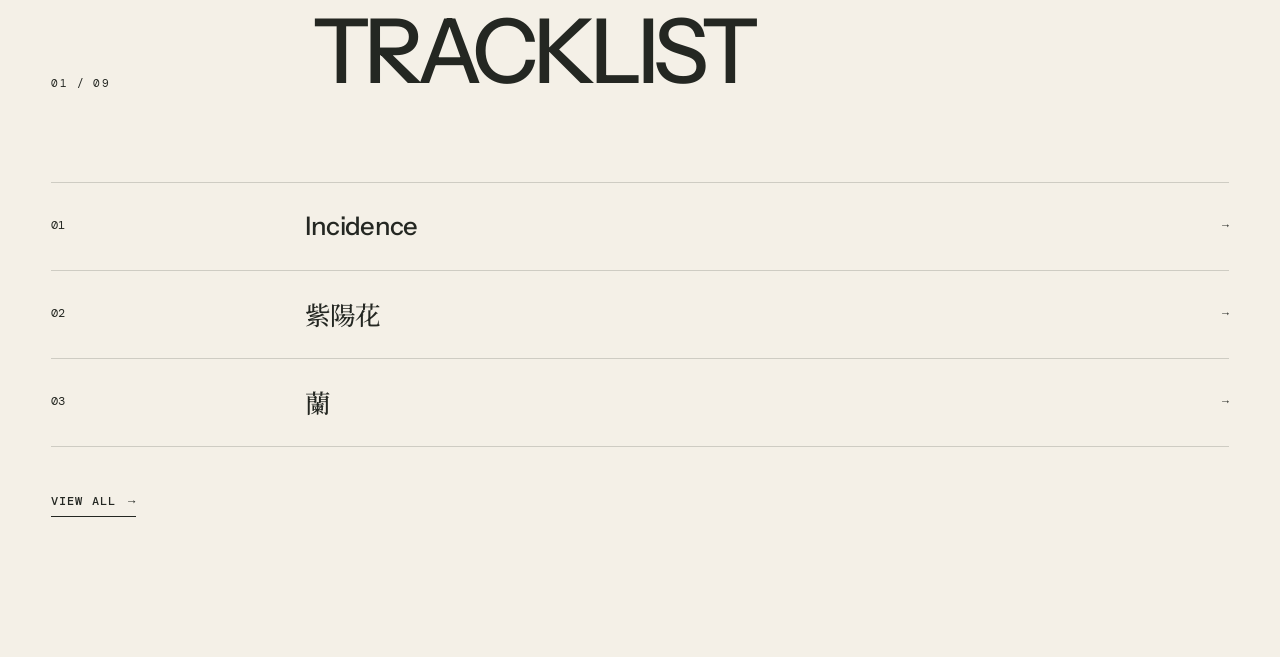
==== commit 15a3e192: "Refine homepage and add bilingual interface" ====
--- a/index.html
+++ b/index.html
@@ -5,17 +5,21 @@
   <meta name="viewport" content="width=device-width, initial-scale=1">
   <meta name="description" content="Companion site for HazezZ's album Kaleidoscope — music, artwork, lyrics, and a nine-chapter novel.">
   <title>Kaleidoscope — HazezZ</title>
-  <link rel="stylesheet" href="css/main.css?v=20260908c">
+  <link rel="stylesheet" href="css/main.css?v=20260908g">
+  <script src="js/i18n.js?v=20260908a" defer></script>
 </head>
 <body class="home">
   <header class="site-header" data-header>
     <a class="brand" href="index.html">KALEIDOSCOPE</a>
-    <button class="menu-toggle" type="button" aria-expanded="false" aria-controls="site-nav">Menu</button>
-    <nav class="site-nav" id="site-nav" aria-label="Primary navigation">
-      <a href="tracks.html">Tracks</a>
-      <a href="novel.html">Novel</a>
-      <a href="archive.html">Archive</a>
-      <a href="credits.html">Credits</a>
+    <button class="menu-toggle" type="button" aria-expanded="false" aria-controls="site-nav" data-i18n="nav.menu">Menu</button>
+    <nav class="site-nav" id="site-nav" aria-label="Primary navigation" data-i18n-aria-label="nav.label">
+      <a href="tracks.html" data-i18n="nav.tracks">Tracks</a>
+      <a href="novel.html" data-i18n="nav.novel">Novel</a>
+      <a href="archive.html" data-i18n="nav.archive">Archive</a>
+      <a href="credits.html" data-i18n="nav.credits">Credits</a>
+      <span class="language-switch" role="group" aria-label="Language">
+        <button type="button" data-lang="zh" aria-pressed="false">中</button><span aria-hidden="true">/</span><button type="button" data-lang="en" aria-pressed="false">EN</button>
+      </span>
     </nav>
   </header>
 
@@ -24,20 +28,19 @@
       <div class="hero-image" data-parallax aria-hidden="true"></div>
       <div class="hero-wash" aria-hidden="true"></div>
       <div class="hero-copy">
-        <p class="eyebrow">HazezZ · 2026/2027</p>
+        <p class="eyebrow">HazezZ · 2026—2027</p>
         <h1 id="hero-title">Kaleidoscope</h1>
         <p class="hero-cn" lang="zh-Hans">万花镜</p>
-        <p class="hero-line">Nine songs.<br>Nine points of refraction.</p>
+        <p class="hero-meta" data-i18n="home.heroMeta">09 TRACKS / 09 CHAPTERS</p>
       </div>
-      <a class="scroll-cue" href="#entrance" aria-label="Enter the album">↓</a>
+      <a class="scroll-cue" href="#entrance" aria-label="Enter" data-i18n-aria-label="home.enterAria">↓</a>
     </section>
 
-    <section class="entrance page-grid" id="entrance">
-      <p class="section-index">00 / 04</p>
-      <div class="entrance-copy">
-        <p class="kicker">A companion work in sound and text.</p>
-        <p class="entrance-credit">HazezZ</p>
-        <a class="text-link" href="tracks.html">Enter the album <span aria-hidden="true">→</span></a>
+    <section class="entrance" id="entrance">
+      <div class="entrance-portals">
+        <a href="tracks.html"><span>01</span><strong data-i18n="home.portal.tracks">Tracks</strong><span aria-hidden="true">→</span></a>
+        <a href="novel.html"><span>02</span><strong data-i18n="home.portal.novel">Novel</strong><span aria-hidden="true">→</span></a>
+        <a href="archive.html"><span>03</span><strong data-i18n="home.portal.archive">Archive</strong><span aria-hidden="true">→</span></a>
       </div>
       <div class="entrance-fragment" aria-hidden="true"><span>FRAME 05 / RESEARCH BAY</span></div>
     </section>
@@ -45,14 +48,14 @@
     <section class="home-track-preview" aria-labelledby="preview-title">
       <div class="preview-head">
         <p class="section-index">01 / 09</p>
-        <h2 id="preview-title">Tracklist</h2>
+        <h2 id="preview-title" data-i18n="home.tracklist">Tracklist</h2>
       </div>
       <div class="preview-list">
         <a href="tracks.html#track-01"><span>01</span><strong>Incidence</strong><span>→</span></a>
         <a href="tracks.html#track-02"><span>02</span><strong lang="zh-Hans">紫陽花</strong><span>→</span></a>
         <a href="tracks.html#track-03"><span>03</span><strong lang="zh-Hans">蘭</strong><span>→</span></a>
       </div>
-      <a class="text-link preview-all" href="tracks.html">All nine tracks <span aria-hidden="true">→</span></a>
+      <a class="text-link preview-all" href="tracks.html"><span data-i18n="home.viewAll">View all</span> <span aria-hidden="true">→</span></a>
     </section>
   </main>
 
--- a/css/main.css
+++ b/css/main.css
@@ -1,5 +1,4 @@
-@import url('https://api.fontshare.com/v2/css?f[]=cabinet-grotesk@500&display=swap');
-@import url('https://fonts.googleapis.com/css2?family=DM+Mono:wght@300;400;500&family=Instrument+Sans:wght@400;500;600&family=Noto+Serif+SC:wght@400;500&display=swap');
+@import url('https://fonts.googleapis.com/css2?family=DM+Mono:wght@300;400;500&family=Instrument+Sans:wght@400;500;600&family=Instrument+Serif:ital@0;1&family=Noto+Sans+SC:wght@400;500;600&family=Noto+Serif+SC:wght@400;500&display=swap');
 
 :root {
   --paper: #ece7db;
@@ -15,7 +14,7 @@
   --line: rgba(36, 39, 34, .18);
   --serif: "Noto Serif SC", "Songti SC", "STSong", Georgia, serif;
   --sans: "Instrument Sans", "Noto Sans SC", "PingFang SC", "Microsoft YaHei", sans-serif;
-  --display: "Cabinet Grotesk", "Instrument Sans", "Noto Sans SC", "PingFang SC", sans-serif;
+  --display: "Instrument Serif", "Noto Serif SC", Georgia, serif;
   --mono: "DM Mono", "SFMono-Regular", Consolas, monospace;
   --gutter: clamp(1.25rem, 4vw, 4.5rem);
   --header-h: 5.25rem;
@@ -78,6 +77,25 @@
 }
 .site-nav a:hover::after,
 .site-nav a[aria-current="page"]::after { right: 0; }
+.language-switch {
+  display: inline-flex;
+  gap: .38rem;
+  align-items: center;
+  margin-left: clamp(.75rem, 2vw, 2rem);
+  font: 400 .68rem/1 var(--mono);
+  letter-spacing: .06em;
+}
+.language-switch button {
+  border: 0;
+  padding: .45rem 0;
+  background: none;
+  color: inherit;
+  font: inherit;
+  cursor: pointer;
+  opacity: .48;
+}
+.language-switch button:hover,
+.language-switch button.is-active { opacity: 1; }
 .menu-toggle { display: none; border: 0; background: none; padding: .6rem 0; }
 
 .hero {
@@ -119,28 +137,21 @@
 }
 .hero h1 {
   position: relative;
-  margin: .8rem 0 0;
-  font: 500 clamp(3.45rem, 9.5vw, 9.4rem)/.87 var(--display);
-  letter-spacing: -.075em;
-  text-transform: uppercase;
-}
-.hero h1::after {
-  content: "KALEIDOSCOPE";
-  position: absolute;
-  inset: 0;
-  color: rgba(111, 124, 132, .16);
-  pointer-events: none;
-  transform: translateX(1.5px);
+  margin: .75rem 0 0;
+  font: 400 clamp(4rem, 8.2vw, 8rem)/.9 var(--display);
+  letter-spacing: -.035em;
+  text-transform: uppercase;
 }
 .hero-cn {
-  margin: 1.25rem 0 0 11px;
+  margin: .65rem 0 0 .08em;
   font: 500 clamp(.95rem, 1.3vw, 1.25rem)/1.4 var(--serif);
-  letter-spacing: .4em;
-}
-.hero-line {
-  margin: clamp(3.25rem, 8vh, 6.5rem) 0 0;
-  font: 500 clamp(1.15rem, 2vw, 1.75rem)/1.32 var(--sans);
-  letter-spacing: -.03em;
+  letter-spacing: .2em;
+}
+.hero-meta {
+  margin: clamp(3rem, 7vh, 5.75rem) 0 0;
+  font: 400 .72rem/1.4 var(--mono);
+  letter-spacing: .12em;
+  text-transform: uppercase;
 }
 .scroll-cue {
   position: absolute;
@@ -170,14 +181,41 @@
 .entrance {
   position: relative;
   min-height: 62vh;
-  align-items: start;
+  display: flex;
+  align-items: center;
   padding-top: clamp(6rem, 11vw, 9rem);
   padding-bottom: clamp(6rem, 11vw, 9rem);
+  padding-inline: var(--gutter);
   background: var(--sage-dark);
   color: var(--paper-soft);
   overflow: hidden;
 }
-.entrance-copy { position: relative; z-index: 2; max-width: 32rem; }
+.entrance-portals {
+  position: relative;
+  z-index: 2;
+  width: min(46rem, 72vw);
+  border-top: 1px solid rgba(244, 240, 231, .3);
+}
+.entrance-portals a {
+  display: grid;
+  grid-template-columns: 4rem 1fr auto;
+  gap: 1.5rem;
+  align-items: center;
+  min-height: 6rem;
+  border-bottom: 1px solid rgba(244, 240, 231, .3);
+  text-decoration: none;
+  transition: padding .25s ease, background-color .25s ease;
+}
+.entrance-portals a:hover {
+  padding-inline: 1rem;
+  background: rgba(244, 240, 231, .06);
+}
+.entrance-portals span { font: 400 .7rem/1 var(--mono); letter-spacing: .1em; }
+.entrance-portals strong {
+  font: 400 clamp(1.55rem, 3vw, 2.8rem)/1 var(--display);
+  letter-spacing: -.025em;
+  text-transform: uppercase;
+}
 .entrance-fragment {
   position: absolute;
   right: 0;
@@ -204,12 +242,6 @@
   bottom: .65rem;
   font: .58rem/1 var(--mono);
   letter-spacing: .08em;
-  text-transform: uppercase;
-}
-.entrance-credit {
-  margin: clamp(3rem, 7vw, 5rem) 0 1.5rem;
-  font: 400 .76rem/1.4 var(--mono);
-  letter-spacing: .1em;
   text-transform: uppercase;
 }
 .text-link,
@@ -586,11 +618,13 @@
   }
   .site-nav.is-open { display: flex; }
   .site-nav a { padding: .85rem 0; }
+  .language-switch { margin: .65rem 0 0; padding-top: .35rem; }
   .hero-copy { transform: translateY(-38%); }
-  .hero h1 { font-size: clamp(2.6rem, 11.6vw, 4.8rem); }
+  .hero h1 { font-size: clamp(3rem, 13vw, 5rem); }
   .hero-wash { background: linear-gradient(90deg, rgba(236,231,219,.72), rgba(236,231,219,.2)); }
   .page-grid { grid-template-columns: 1fr; }
-  .entrance .section-index { margin-bottom: 2rem; }
+  .entrance-portals { width: 100%; }
+  .entrance-portals a { grid-template-columns: 2.5rem 1fr auto; min-height: 5.25rem; gap: .8rem; }
   .entrance-fragment { right: 0; width: 52vw; height: 48%; opacity: .055; }
   .preview-head { grid-template-columns: 1fr; }
   .preview-list a { grid-template-columns: 2.5rem 1fr auto; gap: .8rem; }
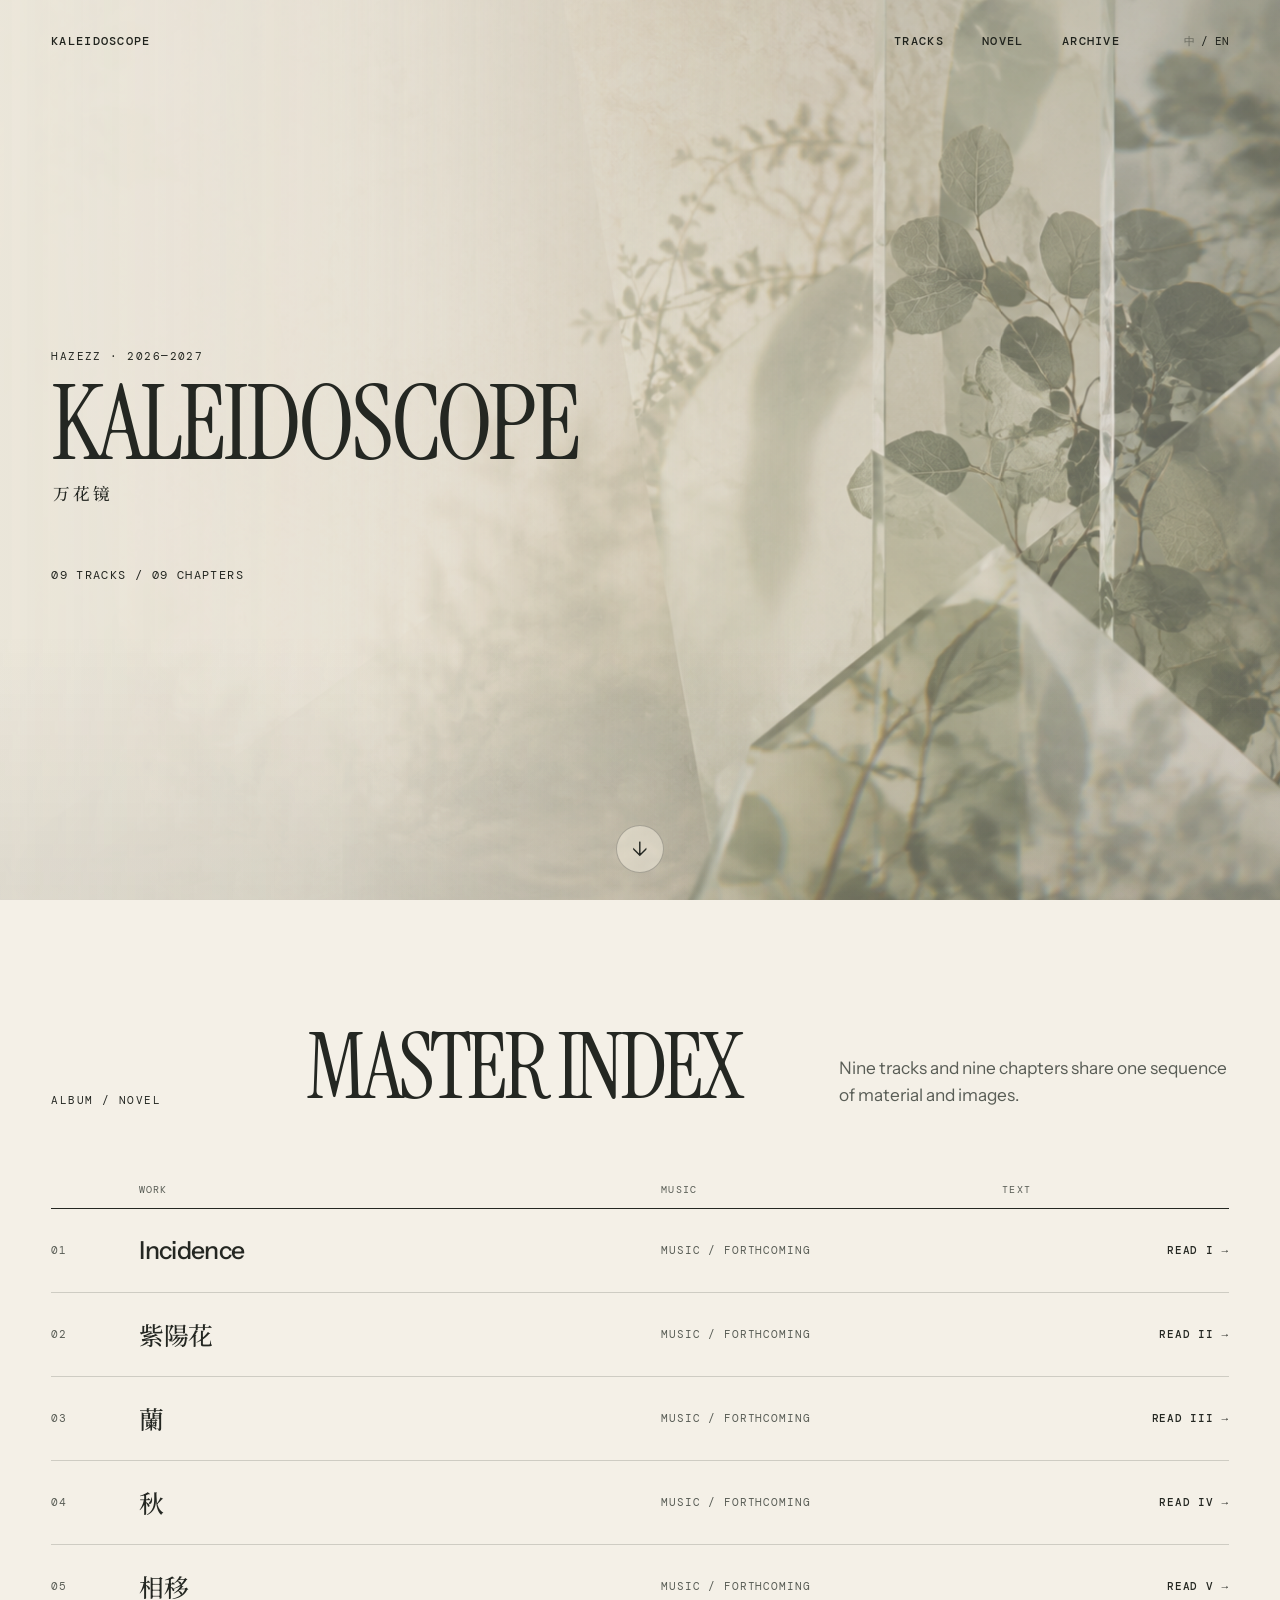
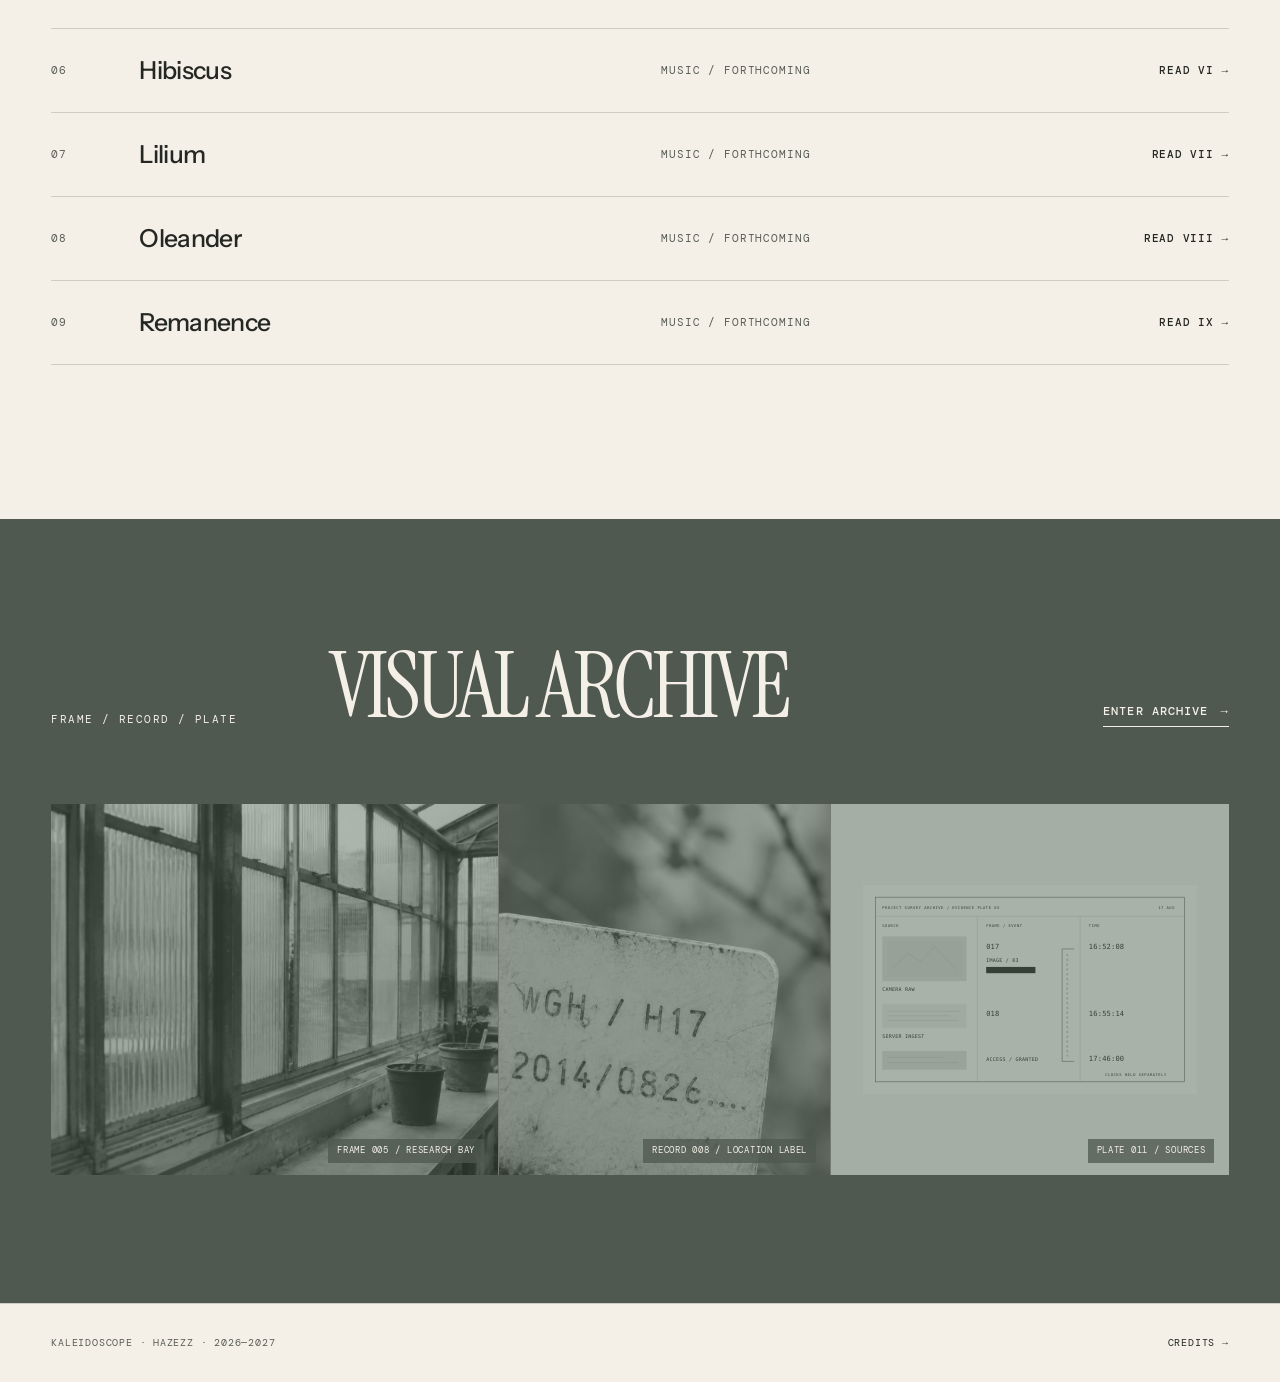
==== commit 08c6692c: "Restructure site around master index" ====
--- a/index.html
+++ b/index.html
@@ -5,8 +5,8 @@
   <meta name="viewport" content="width=device-width, initial-scale=1">
   <meta name="description" content="Companion site for HazezZ's album Kaleidoscope — music, artwork, lyrics, and a nine-chapter novel.">
   <title>Kaleidoscope — HazezZ</title>
-  <link rel="stylesheet" href="css/main.css?v=20260908g">
-  <script src="js/i18n.js?v=20260908a" defer></script>
+  <link rel="stylesheet" href="css/main.css?v=20260909j">
+  <script src="js/i18n.js?v=20260909j" defer></script>
 </head>
 <body class="home">
   <header class="site-header" data-header>
@@ -16,7 +16,6 @@
       <a href="tracks.html" data-i18n="nav.tracks">Tracks</a>
       <a href="novel.html" data-i18n="nav.novel">Novel</a>
       <a href="archive.html" data-i18n="nav.archive">Archive</a>
-      <a href="credits.html" data-i18n="nav.credits">Credits</a>
       <span class="language-switch" role="group" aria-label="Language">
         <button type="button" data-lang="zh" aria-pressed="false">中</button><span aria-hidden="true">/</span><button type="button" data-lang="en" aria-pressed="false">EN</button>
       </span>
@@ -36,29 +35,42 @@
       <a class="scroll-cue" href="#entrance" aria-label="Enter" data-i18n-aria-label="home.enterAria">↓</a>
     </section>
 
-    <section class="entrance" id="entrance">
-      <div class="entrance-portals">
-        <a href="tracks.html"><span>01</span><strong data-i18n="home.portal.tracks">Tracks</strong><span aria-hidden="true">→</span></a>
-        <a href="novel.html"><span>02</span><strong data-i18n="home.portal.novel">Novel</strong><span aria-hidden="true">→</span></a>
-        <a href="archive.html"><span>03</span><strong data-i18n="home.portal.archive">Archive</strong><span aria-hidden="true">→</span></a>
+    <section class="master-index" id="entrance" aria-labelledby="master-index-title">
+      <header class="master-index-head">
+        <p class="eyebrow" data-i18n="home.masterKicker">Album / novel</p>
+        <h2 id="master-index-title" data-i18n="home.masterTitle">Master index</h2>
+        <p data-i18n="home.masterLede">Nine tracks and nine chapters share one sequence.</p>
+      </header>
+      <div class="master-index-labels" aria-hidden="true">
+        <span data-i18n="home.indexWork">Work</span><span data-i18n="home.indexMusic">Music</span><span data-i18n="home.indexText">Text</span>
       </div>
-      <div class="entrance-fragment" aria-hidden="true"><span>FRAME 05 / RESEARCH BAY</span></div>
+      <div class="master-index-list">
+        <article><span>01</span><a href="tracks.html#track-01">Incidence</a><span data-i18n="actions.musicStatus">Music / forthcoming</span><a href="novel/01-incidence.html"><span data-i18n="actions.readChapter">Read I</span> →</a></article>
+        <article><span>02</span><a href="tracks.html#track-02" lang="zh-Hans">紫陽花</a><span data-i18n="actions.musicStatus">Music / forthcoming</span><a href="novel/02-hydrangea.html"><span data-i18n="actions.readChapterII">Read II</span> →</a></article>
+        <article><span>03</span><a href="tracks.html#track-03" lang="zh-Hans">蘭</a><span data-i18n="actions.musicStatus">Music / forthcoming</span><a href="novel/03-orchid.html"><span data-i18n="actions.readChapterIII">Read III</span> →</a></article>
+        <article><span>04</span><a href="tracks.html#track-04" lang="zh-Hans">秋</a><span data-i18n="actions.musicStatus">Music / forthcoming</span><a href="novel/04-autumn.html"><span data-i18n="actions.readChapterIV">Read IV</span> →</a></article>
+        <article><span>05</span><a href="tracks.html#track-05" lang="zh-Hans">相移</a><span data-i18n="actions.musicStatus">Music / forthcoming</span><a href="novel/05-phase-shift.html"><span data-i18n="actions.readChapterV">Read V</span> →</a></article>
+        <article><span>06</span><a href="tracks.html#track-06">Hibiscus</a><span data-i18n="actions.musicStatus">Music / forthcoming</span><a href="novel/06-hibiscus.html"><span data-i18n="actions.readChapterVI">Read VI</span> →</a></article>
+        <article><span>07</span><a href="tracks.html#track-07">Lilium</a><span data-i18n="actions.musicStatus">Music / forthcoming</span><a href="novel/07-lilium.html"><span data-i18n="actions.readChapterVII">Read VII</span> →</a></article>
+        <article><span>08</span><a href="tracks.html#track-08">Oleander</a><span data-i18n="actions.musicStatus">Music / forthcoming</span><a href="novel/08-oleander.html"><span data-i18n="actions.readChapterVIII">Read VIII</span> →</a></article>
+        <article><span>09</span><a href="tracks.html#track-09">Remanence</a><span data-i18n="actions.musicStatus">Music / forthcoming</span><a href="novel/09-remanence.html"><span data-i18n="actions.readChapterIX">Read IX</span> →</a></article>
+      </div>
     </section>
 
-    <section class="home-track-preview" aria-labelledby="preview-title">
-      <div class="preview-head">
-        <p class="section-index">01 / 09</p>
-        <h2 id="preview-title" data-i18n="home.tracklist">Tracklist</h2>
+    <section class="home-archive" aria-labelledby="home-archive-title">
+      <header>
+        <p class="eyebrow">Frame / record / plate</p>
+        <h2 id="home-archive-title" data-i18n="home.visualArchive">Visual archive</h2>
+        <a class="text-link" href="archive.html"><span data-i18n="home.enterArchive">Enter archive</span> <span aria-hidden="true">→</span></a>
+      </header>
+      <div class="home-archive-grid">
+        <a href="archive.html#archive-05"><img src="assets/images/research-greenhouse.jpg" alt="Old Garden research greenhouse interior" loading="lazy"><span>FRAME 005 / RESEARCH BAY</span></a>
+        <a href="archive.html#archive-08"><img src="assets/images/h17-label.jpg" alt="WGH H17 plant location label" loading="lazy"><span>RECORD 008 / LOCATION LABEL</span></a>
+        <a href="archive.html#archive-11"><img src="assets/images/evidence-plate.svg" alt="Evidence plate separating camera, server, and access timestamps" loading="lazy"><span>PLATE 011 / SOURCES</span></a>
       </div>
-      <div class="preview-list">
-        <a href="tracks.html#track-01"><span>01</span><strong>Incidence</strong><span>→</span></a>
-        <a href="tracks.html#track-02"><span>02</span><strong lang="zh-Hans">紫陽花</strong><span>→</span></a>
-        <a href="tracks.html#track-03"><span>03</span><strong lang="zh-Hans">蘭</strong><span>→</span></a>
-      </div>
-      <a class="text-link preview-all" href="tracks.html"><span data-i18n="home.viewAll">View all</span> <span aria-hidden="true">→</span></a>
     </section>
   </main>
 
-  <script src="js/main.js"></script>
+  <script src="js/main.js?v=20260909j"></script>
 </body>
 </html>
--- a/css/main.css
+++ b/css/main.css
@@ -670,3 +670,390 @@
   *, *::before, *::after { animation-duration: .01ms !important; animation-iteration-count: 1 !important; transition-duration: .01ms !important; }
   .hero-image { transform: none; }
 }
+
+/* 2026-09 information architecture */
+.master-index {
+  padding: clamp(6rem, 10vw, 9rem) var(--gutter) clamp(7rem, 12vw, 11rem);
+  background: var(--paper-soft);
+}
+.master-index-head {
+  display: grid;
+  grid-template-columns: minmax(5.5rem, 1fr) minmax(16rem, 2.25fr) minmax(15rem, 1.75fr);
+  gap: 2rem;
+  align-items: end;
+  margin-bottom: clamp(3.5rem, 6vw, 5.5rem);
+}
+.master-index-head h2,
+.home-archive h2,
+.compact-intro h1 {
+  margin: 0;
+  font: 400 clamp(3rem, 7vw, 7rem)/.9 var(--display);
+  letter-spacing: -.045em;
+  text-transform: uppercase;
+}
+.master-index-head > p:last-child {
+  max-width: 26rem;
+  margin: 0;
+  color: var(--ink-soft);
+  font-size: clamp(.95rem, 1.35vw, 1.15rem);
+  line-height: 1.55;
+}
+.master-index-labels,
+.master-index-list article {
+  display: grid;
+  grid-template-columns: 4rem minmax(12rem, 2.2fr) minmax(10rem, 1.4fr) minmax(7rem, 1fr);
+  gap: 1.5rem;
+  align-items: center;
+}
+.master-index-list article[id],
+.track-row,
+.archive-card { scroll-margin-top: calc(var(--header-h) + 1rem); }
+.master-index-labels {
+  padding: 0 0 .8rem;
+  border-bottom: 1px solid var(--ink);
+  color: var(--ink-soft);
+  font: 400 .62rem/1 var(--mono);
+  letter-spacing: .11em;
+  text-transform: uppercase;
+}
+.master-index-labels span:first-child { grid-column: 2; }
+.master-index-list article {
+  min-height: 5.25rem;
+  border-bottom: 1px solid var(--line);
+  transition: padding .25s ease, background-color .25s ease;
+}
+.master-index-list article:hover {
+  padding-inline: .8rem;
+  background: color-mix(in srgb, var(--glass-blue) 9%, transparent);
+}
+.master-index-list article > span:first-child,
+.master-index-list article > span:nth-child(3) {
+  color: var(--ink-soft);
+  font: 400 .66rem/1.35 var(--mono);
+  letter-spacing: .08em;
+  text-transform: uppercase;
+}
+.master-index-list article > a:nth-child(2) {
+  font: 500 clamp(1.1rem, 2vw, 1.55rem)/1.1 var(--sans);
+  letter-spacing: -.025em;
+  text-decoration: none;
+}
+.master-index-list article > a:nth-child(2)[lang] { font-family: var(--serif); }
+.master-index-list article > a:last-child {
+  justify-self: end;
+  font: 500 .68rem/1 var(--mono);
+  letter-spacing: .07em;
+  text-decoration: none;
+  text-transform: uppercase;
+}
+
+.home-archive {
+  padding: clamp(6rem, 10vw, 9rem) var(--gutter);
+  background: var(--sage-dark);
+  color: var(--paper-soft);
+}
+.home-archive > header {
+  display: grid;
+  grid-template-columns: minmax(5.5rem, 1fr) minmax(16rem, 3fr) auto;
+  gap: 2rem;
+  align-items: end;
+  margin-bottom: clamp(3rem, 6vw, 5rem);
+}
+.home-archive > header .text-link { justify-self: end; }
+.home-archive-grid {
+  display: grid;
+  grid-template-columns: 1.35fr 1fr 1.2fr;
+  gap: 1px;
+  background: rgba(244,240,231,.22);
+}
+.home-archive-grid a {
+  position: relative;
+  min-height: clamp(15rem, 29vw, 28rem);
+  overflow: hidden;
+  background: var(--sage-dark);
+}
+.home-archive-grid img {
+  display: block;
+  width: 100%;
+  height: 100%;
+  object-fit: cover;
+  opacity: .62;
+  filter: grayscale(.55) saturate(.48) contrast(.92);
+  mix-blend-mode: luminosity;
+  transition: transform .55s ease, opacity .35s ease;
+}
+.home-archive-grid a:nth-child(2) img { object-position: 44% center; }
+.home-archive-grid a:nth-child(3) img { object-fit: contain; padding: 8%; background: var(--paper); }
+.home-archive-grid a:hover img { transform: scale(1.018); opacity: .78; }
+.home-archive-grid span {
+  position: absolute;
+  right: .9rem;
+  bottom: .8rem;
+  padding: .45rem .55rem;
+  background: color-mix(in srgb, var(--sage-dark) 76%, transparent);
+  font: 400 .58rem/1 var(--mono);
+  letter-spacing: .08em;
+}
+
+.compact-intro {
+  min-height: 40svh;
+  display: grid;
+  grid-template-columns: minmax(5.5rem, 1fr) minmax(16rem, 2.5fr) minmax(15rem, 1.5fr);
+  gap: 2rem;
+  align-items: end;
+  padding: clamp(6rem, 10vw, 9rem) var(--gutter) clamp(3.5rem, 6vw, 5.5rem);
+  background: var(--paper);
+  border-bottom: 1px solid var(--line);
+}
+.compact-intro .lede { align-self: end; }
+
+.tracks-index {
+  display: grid;
+  grid-template-columns: minmax(31rem, 7fr) minmax(22rem, 5fr);
+  gap: clamp(2rem, 5vw, 5rem);
+  padding: clamp(4rem, 7vw, 6.5rem) var(--gutter) clamp(7rem, 11vw, 10rem);
+  background: var(--paper-soft);
+}
+.tracks-rows { border-top: 1px solid var(--ink); }
+.track-row {
+  display: grid;
+  grid-template-columns: 2.8rem minmax(9rem, 1.8fr) 4.5rem minmax(8.5rem, 1.1fr) auto;
+  gap: 1rem;
+  align-items: center;
+  min-height: 5.2rem;
+  border-bottom: 1px solid var(--line);
+  transition: padding .22s ease, background-color .22s ease;
+}
+.track-row:hover,
+.track-row:focus-visible,
+.track-row.is-active {
+  padding-inline: .65rem;
+  background: color-mix(in srgb, var(--glass-blue) 10%, transparent);
+}
+.track-row h2 {
+  margin: 0;
+  font: 500 clamp(1rem, 1.7vw, 1.38rem)/1.1 var(--sans);
+  letter-spacing: -.025em;
+  text-transform: uppercase;
+}
+.track-row h2[lang] { font-family: var(--serif); text-transform: none; }
+.track-row > svg {
+  width: 4.25rem;
+  height: 1.15rem;
+  fill: none;
+  stroke: currentColor;
+  stroke-width: 1;
+  opacity: .38;
+}
+.track-row .track-no,
+.track-status,
+.track-row > a {
+  margin: 0;
+  color: var(--ink-soft);
+  font: 400 .62rem/1.35 var(--mono);
+  letter-spacing: .07em;
+  text-transform: uppercase;
+}
+.track-row > a {
+  color: var(--ink);
+  font-weight: 500;
+  text-decoration: none;
+}
+.track-row > a::before { content: "[ "; }
+.track-row > a::after { content: " ]"; }
+.track-row > figure { display: none; }
+.track-row--shift h2,
+.track-row--shift > svg { transform: translateX(3px); }
+.track-row--shift.is-active h2 { text-shadow: -1px 0 rgba(139,109,88,.3), 1px 0 rgba(111,124,132,.46); }
+.track-preview {
+  position: sticky;
+  top: calc(var(--header-h) + 2rem);
+  align-self: start;
+}
+.track-preview figure {
+  position: relative;
+  height: min(68svh, 42rem);
+  margin: 0;
+  overflow: hidden;
+  border: 1px solid var(--line);
+  background: var(--paper-deep);
+}
+.track-preview img {
+  display: block;
+  width: 100%;
+  height: 100%;
+  object-fit: cover;
+  opacity: .74;
+  filter: grayscale(.5) saturate(.48) contrast(.94);
+  mix-blend-mode: multiply;
+  transition: opacity .18s ease, transform .45s ease;
+}
+.track-preview img.is-changing { opacity: 0; transform: translateX(4px); }
+.track-preview img.is-plate { object-fit: contain; padding: 8%; filter: grayscale(1) contrast(.98); }
+.track-preview figcaption {
+  position: absolute;
+  right: .85rem;
+  bottom: .75rem;
+  padding: .5rem .6rem;
+  background: color-mix(in srgb, var(--paper-soft) 84%, transparent);
+  font: 400 .58rem/1 var(--mono);
+  letter-spacing: .09em;
+}
+
+.archive-intro { grid-template-columns: minmax(5.5rem, 1fr) minmax(16rem, 2fr) minmax(14rem, 1.2fr) !important; }
+.archive-intro .archive-system-note {
+  align-self: end;
+  max-width: 24rem;
+  margin: 0;
+  color: var(--ink-soft);
+  font: 400 .65rem/1.55 var(--mono);
+  letter-spacing: .04em;
+}
+.archive-card[role="button"] { cursor: zoom-in; }
+.archive-card[role="button"]:focus-visible { position: relative; z-index: 2; outline-offset: -4px; }
+.archive-dialog {
+  width: min(82rem, calc(100% - 2 * var(--gutter)));
+  max-width: none;
+  max-height: calc(100svh - 2 * var(--gutter));
+  padding: 0;
+  border: 1px solid var(--line);
+  background: var(--paper-soft);
+  color: var(--ink);
+}
+.archive-dialog::backdrop { background: rgba(25,28,24,.68); backdrop-filter: blur(5px); }
+.archive-dialog-close {
+  position: absolute;
+  z-index: 3;
+  top: 1rem;
+  right: 1rem;
+  width: 2.6rem;
+  height: 2.6rem;
+  border: 1px solid var(--line);
+  border-radius: 50%;
+  background: var(--paper-soft);
+  font-size: 0;
+  cursor: pointer;
+}
+.archive-dialog-close::before { content: "×"; font: 300 1.3rem/1 var(--sans); }
+.archive-dialog-visual {
+  display: grid;
+  min-height: min(68svh, 46rem);
+  place-items: center;
+  overflow: hidden;
+  background: var(--paper-deep);
+}
+.archive-dialog-visual > img {
+  display: block;
+  width: 100%;
+  max-height: min(68svh, 46rem);
+  object-fit: contain;
+}
+.archive-dialog-visual .archive-mark-set { width: 100%; }
+.archive-dialog-meta {
+  display: grid;
+  grid-template-columns: 1fr 2fr 1fr;
+  gap: 1.5rem;
+  align-items: baseline;
+  padding: 1.35rem 1.5rem 1.5rem;
+  border-top: 1px solid var(--line);
+}
+.archive-dialog-meta p { margin: 0; font: 400 .65rem/1.45 var(--mono); letter-spacing: .07em; text-transform: uppercase; }
+.archive-dialog-meta h2 { margin: 0; font: 500 clamp(1.3rem, 2vw, 2rem)/1 var(--sans); letter-spacing: -.035em; text-transform: uppercase; }
+.archive-dialog-meta strong { font-weight: 500; }
+
+.credits-page { display: grid; min-height: 100svh; place-items: center; }
+.credits-profile {
+  width: min(62rem, calc(100% - 2 * var(--gutter)));
+  padding: clamp(5rem, 10vw, 9rem) 0;
+  border-block: 1px solid var(--line);
+}
+.credits-profile h1 {
+  margin: .8rem 0 clamp(3rem, 7vw, 5.5rem);
+  font: 400 clamp(4.5rem, 12vw, 11rem)/.82 var(--display);
+  letter-spacing: -.045em;
+  text-transform: uppercase;
+}
+.credits-profile > p:not(.eyebrow) {
+  max-width: 47rem;
+  margin: .65rem 0 0;
+  font-size: clamp(1rem, 2vw, 1.55rem);
+  line-height: 1.45;
+}
+.credits-profile .credits-year { margin-top: 3.5rem !important; color: var(--ink-soft); font: 400 .67rem/1 var(--mono) !important; letter-spacing: .09em; }
+
+.site-footer {
+  display: flex;
+  justify-content: space-between;
+  gap: 2rem;
+  padding: 2rem var(--gutter);
+  border-top: 1px solid var(--line);
+  background: var(--paper-soft);
+  color: var(--ink-soft);
+  font: 400 .62rem/1.4 var(--mono);
+  letter-spacing: .08em;
+  text-transform: uppercase;
+}
+.site-footer p { margin: 0; }
+.site-footer a { color: var(--ink); text-decoration: none; }
+
+@media (max-width: 900px) {
+  .master-index-head,
+  .home-archive > header,
+  .compact-intro,
+  .archive-intro { grid-template-columns: 1fr 2fr !important; }
+  .master-index-head > p:last-child,
+  .compact-intro .lede,
+  .archive-intro .archive-system-note { grid-column: 2; }
+  .home-archive > header .text-link { grid-column: 2; justify-self: start; }
+  .tracks-index { grid-template-columns: 1fr; }
+  .track-preview { display: none; }
+}
+
+@media (max-width: 760px) {
+  .master-index,
+  .home-archive { padding-inline: var(--gutter); }
+  .master-index-head,
+  .home-archive > header,
+  .compact-intro,
+  .archive-intro { grid-template-columns: 1fr !important; }
+  .master-index-head > p:last-child,
+  .compact-intro .lede,
+  .archive-intro .archive-system-note,
+  .home-archive > header .text-link { grid-column: 1; }
+  .master-index-labels { display: none; }
+  .master-index-list article {
+    grid-template-columns: 2.25rem 1fr auto;
+    gap: .75rem;
+    padding: .95rem 0;
+  }
+  .master-index-list article > span:nth-child(3) { grid-column: 2; grid-row: 2; }
+  .master-index-list article > a:last-child { grid-column: 3; grid-row: 1 / span 2; }
+  .home-archive-grid { grid-template-columns: 1fr; }
+  .home-archive-grid a { min-height: 16rem; }
+  .compact-intro { min-height: 36svh; padding-top: 5.5rem; }
+  .tracks-index { padding-inline: var(--gutter); }
+  .track-row {
+    grid-template-columns: 2.25rem 1fr 3.75rem;
+    gap: .75rem;
+    padding: 1rem 0;
+  }
+  .track-row > svg { grid-column: 3; grid-row: 1; width: 3.75rem; }
+  .track-status { grid-column: 2; grid-row: 2; }
+  .track-row > a { grid-column: 3; grid-row: 2; justify-self: end; }
+  .track-row > figure {
+    grid-column: 1 / -1;
+    grid-row: 3;
+    position: relative;
+    height: 7.5rem;
+    margin: .4rem 0 0;
+    overflow: hidden;
+  }
+  .track-row:not(.has-mobile-fragment) > figure { display: none; }
+  .track-row.has-mobile-fragment > figure { display: block; }
+  .track-row > figure img { width: 100%; height: 100%; object-fit: cover; filter: grayscale(.55) saturate(.45); opacity: .58; }
+  .track-row > figure figcaption { position: absolute; right: .55rem; bottom: .5rem; font: .55rem/1 var(--mono); }
+  .archive-dialog { width: calc(100% - 1.5rem); max-height: calc(100svh - 1.5rem); }
+  .archive-dialog-visual { min-height: 58svh; }
+  .archive-dialog-meta { grid-template-columns: 1fr; }
+  .site-footer { flex-direction: column; gap: .75rem; }
+}
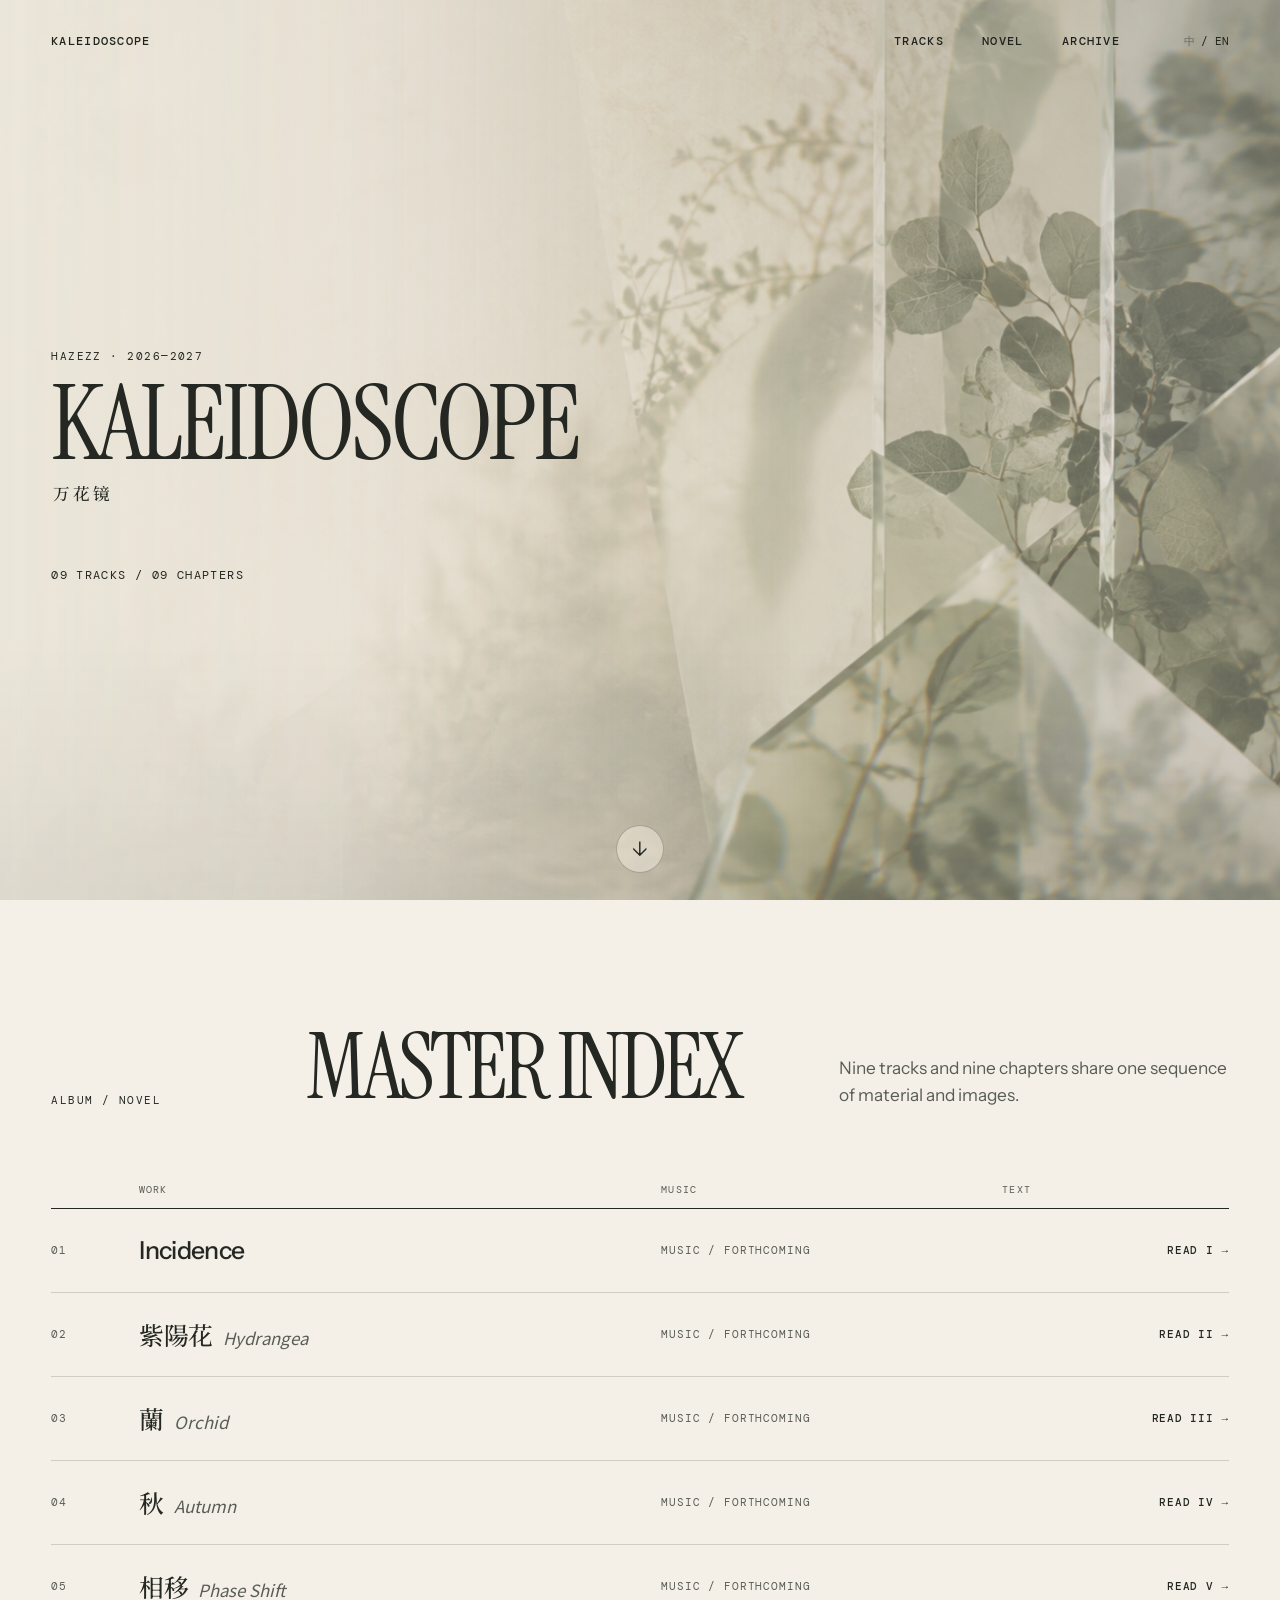
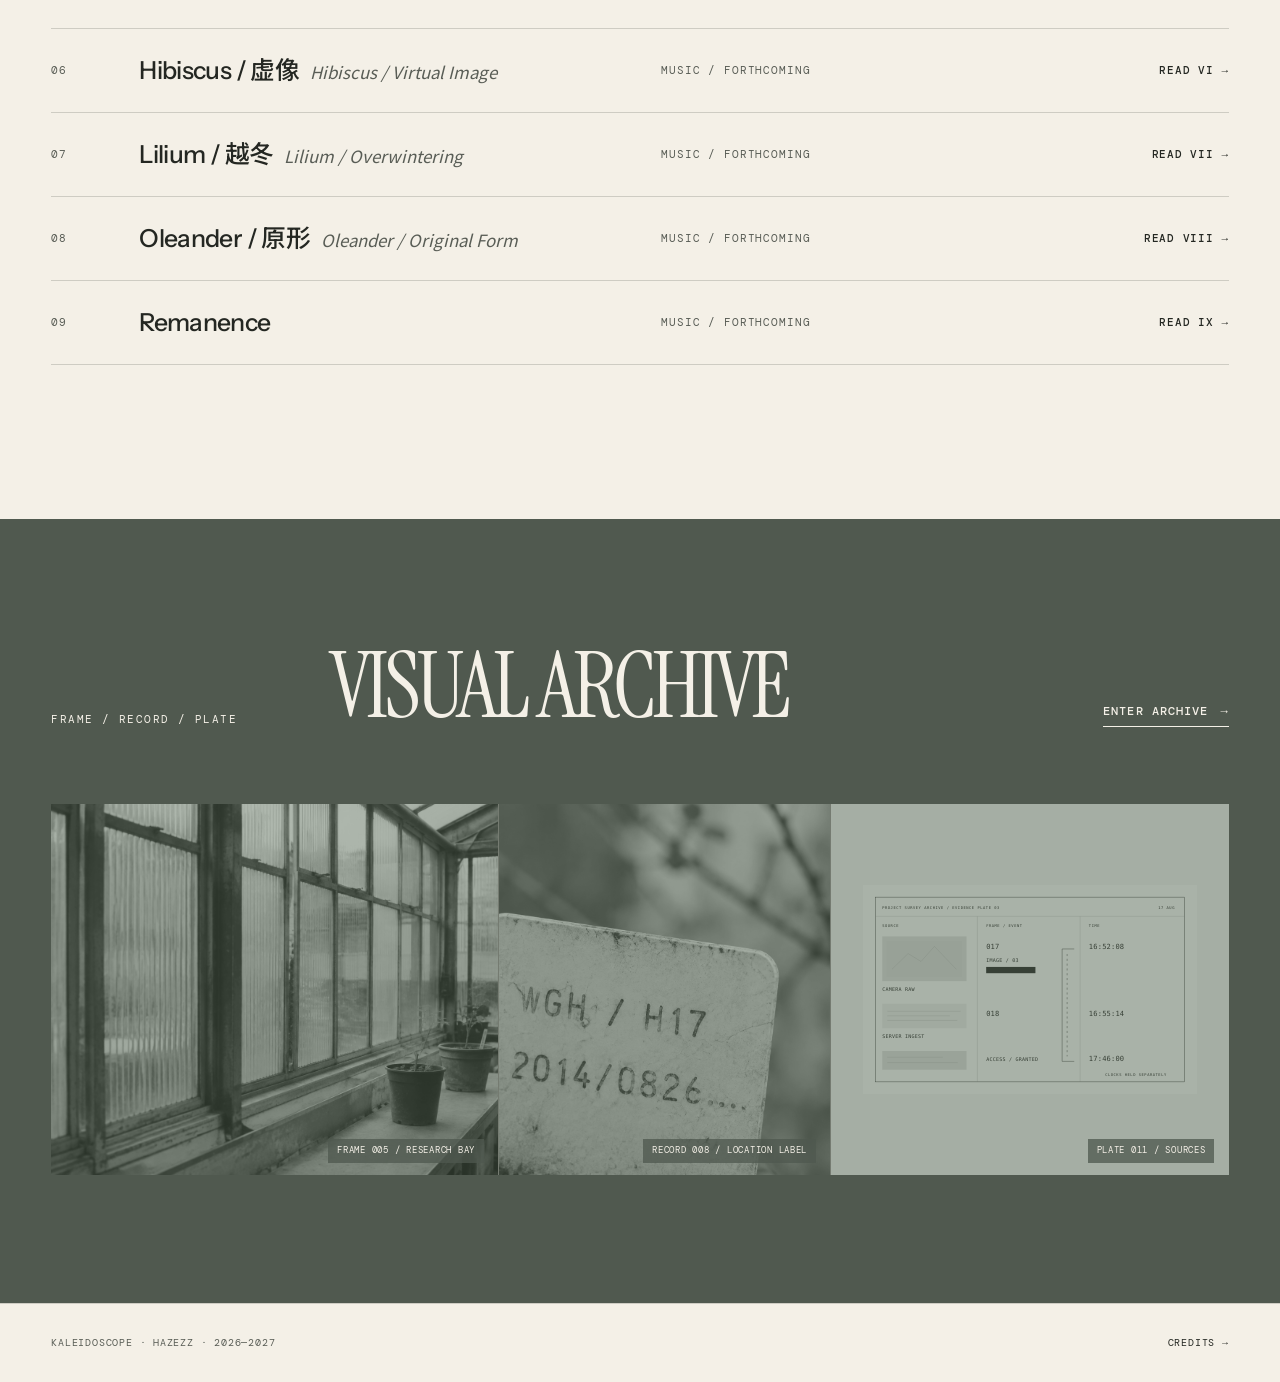
==== commit 1cbcb854: "Standardize canonical work titles" ====
--- a/index.html
+++ b/index.html
@@ -5,7 +5,7 @@
   <meta name="viewport" content="width=device-width, initial-scale=1">
   <meta name="description" content="Companion site for HazezZ's album Kaleidoscope — music, artwork, lyrics, and a nine-chapter novel.">
   <title>Kaleidoscope — HazezZ</title>
-  <link rel="stylesheet" href="css/main.css?v=20260909j">
+  <link rel="stylesheet" href="css/main.css?v=20260909l">
   <script src="js/i18n.js?v=20260909j" defer></script>
 </head>
 <body class="home">
@@ -46,13 +46,13 @@
       </div>
       <div class="master-index-list">
         <article><span>01</span><a href="tracks.html#track-01">Incidence</a><span data-i18n="actions.musicStatus">Music / forthcoming</span><a href="novel/01-incidence.html"><span data-i18n="actions.readChapter">Read I</span> →</a></article>
-        <article><span>02</span><a href="tracks.html#track-02" lang="zh-Hans">紫陽花</a><span data-i18n="actions.musicStatus">Music / forthcoming</span><a href="novel/02-hydrangea.html"><span data-i18n="actions.readChapterII">Read II</span> →</a></article>
-        <article><span>03</span><a href="tracks.html#track-03" lang="zh-Hans">蘭</a><span data-i18n="actions.musicStatus">Music / forthcoming</span><a href="novel/03-orchid.html"><span data-i18n="actions.readChapterIII">Read III</span> →</a></article>
-        <article><span>04</span><a href="tracks.html#track-04" lang="zh-Hans">秋</a><span data-i18n="actions.musicStatus">Music / forthcoming</span><a href="novel/04-autumn.html"><span data-i18n="actions.readChapterIV">Read IV</span> →</a></article>
-        <article><span>05</span><a href="tracks.html#track-05" lang="zh-Hans">相移</a><span data-i18n="actions.musicStatus">Music / forthcoming</span><a href="novel/05-phase-shift.html"><span data-i18n="actions.readChapterV">Read V</span> →</a></article>
-        <article><span>06</span><a href="tracks.html#track-06">Hibiscus</a><span data-i18n="actions.musicStatus">Music / forthcoming</span><a href="novel/06-hibiscus.html"><span data-i18n="actions.readChapterVI">Read VI</span> →</a></article>
-        <article><span>07</span><a href="tracks.html#track-07">Lilium</a><span data-i18n="actions.musicStatus">Music / forthcoming</span><a href="novel/07-lilium.html"><span data-i18n="actions.readChapterVII">Read VII</span> →</a></article>
-        <article><span>08</span><a href="tracks.html#track-08">Oleander</a><span data-i18n="actions.musicStatus">Music / forthcoming</span><a href="novel/08-oleander.html"><span data-i18n="actions.readChapterVIII">Read VIII</span> →</a></article>
+        <article><span>02</span><a href="tracks.html#track-02" lang="zh-Hans"><span>紫陽花</span><small class="title-gloss" lang="en" data-lang-only="en" hidden>Hydrangea</small></a><span data-i18n="actions.musicStatus">Music / forthcoming</span><a href="novel/02-hydrangea.html"><span data-i18n="actions.readChapterII">Read II</span> →</a></article>
+        <article><span>03</span><a href="tracks.html#track-03" lang="zh-Hans"><span>蘭</span><small class="title-gloss" lang="en" data-lang-only="en" hidden>Orchid</small></a><span data-i18n="actions.musicStatus">Music / forthcoming</span><a href="novel/03-orchid.html"><span data-i18n="actions.readChapterIII">Read III</span> →</a></article>
+        <article><span>04</span><a href="tracks.html#track-04" lang="zh-Hans"><span>秋</span><small class="title-gloss" lang="en" data-lang-only="en" hidden>Autumn</small></a><span data-i18n="actions.musicStatus">Music / forthcoming</span><a href="novel/04-autumn.html"><span data-i18n="actions.readChapterIV">Read IV</span> →</a></article>
+        <article><span>05</span><a href="tracks.html#track-05" lang="zh-Hans"><span>相移</span><small class="title-gloss" lang="en" data-lang-only="en" hidden>Phase Shift</small></a><span data-i18n="actions.musicStatus">Music / forthcoming</span><a href="novel/05-phase-shift.html"><span data-i18n="actions.readChapterV">Read V</span> →</a></article>
+        <article><span>06</span><a href="tracks.html#track-06"><span>Hibiscus / <span lang="zh-Hans">虚像</span></span><small class="title-gloss" lang="en" data-lang-only="en" hidden>Hibiscus / Virtual Image</small></a><span data-i18n="actions.musicStatus">Music / forthcoming</span><a href="novel/06-hibiscus.html"><span data-i18n="actions.readChapterVI">Read VI</span> →</a></article>
+        <article><span>07</span><a href="tracks.html#track-07"><span>Lilium / <span lang="zh-Hans">越冬</span></span><small class="title-gloss" lang="en" data-lang-only="en" hidden>Lilium / Overwintering</small></a><span data-i18n="actions.musicStatus">Music / forthcoming</span><a href="novel/07-lilium.html"><span data-i18n="actions.readChapterVII">Read VII</span> →</a></article>
+        <article><span>08</span><a href="tracks.html#track-08"><span>Oleander / <span lang="zh-Hans">原形</span></span><small class="title-gloss" lang="en" data-lang-only="en" hidden>Oleander / Original Form</small></a><span data-i18n="actions.musicStatus">Music / forthcoming</span><a href="novel/08-oleander.html"><span data-i18n="actions.readChapterVIII">Read VIII</span> →</a></article>
         <article><span>09</span><a href="tracks.html#track-09">Remanence</a><span data-i18n="actions.musicStatus">Music / forthcoming</span><a href="novel/09-remanence.html"><span data-i18n="actions.readChapterIX">Read IX</span> →</a></article>
       </div>
     </section>
--- a/css/main.css
+++ b/css/main.css
@@ -734,11 +734,21 @@
   text-transform: uppercase;
 }
 .master-index-list article > a:nth-child(2) {
+  display: flex;
+  flex-wrap: wrap;
+  align-items: baseline;
+  gap: .28em .42em;
   font: 500 clamp(1.1rem, 2vw, 1.55rem)/1.1 var(--sans);
   letter-spacing: -.025em;
   text-decoration: none;
 }
 .master-index-list article > a:nth-child(2)[lang] { font-family: var(--serif); }
+.title-gloss {
+  color: var(--ink-soft);
+  font: italic 400 .68em/1.25 var(--sans);
+  letter-spacing: 0;
+  text-transform: none;
+}
 .master-index-list article > a:last-child {
   justify-self: end;
   font: 500 .68rem/1 var(--mono);
@@ -831,6 +841,10 @@
   background: color-mix(in srgb, var(--glass-blue) 10%, transparent);
 }
 .track-row h2 {
+  display: flex;
+  flex-wrap: wrap;
+  align-items: baseline;
+  gap: .25em .38em;
   margin: 0;
   font: 500 clamp(1rem, 1.7vw, 1.38rem)/1.1 var(--sans);
   letter-spacing: -.025em;
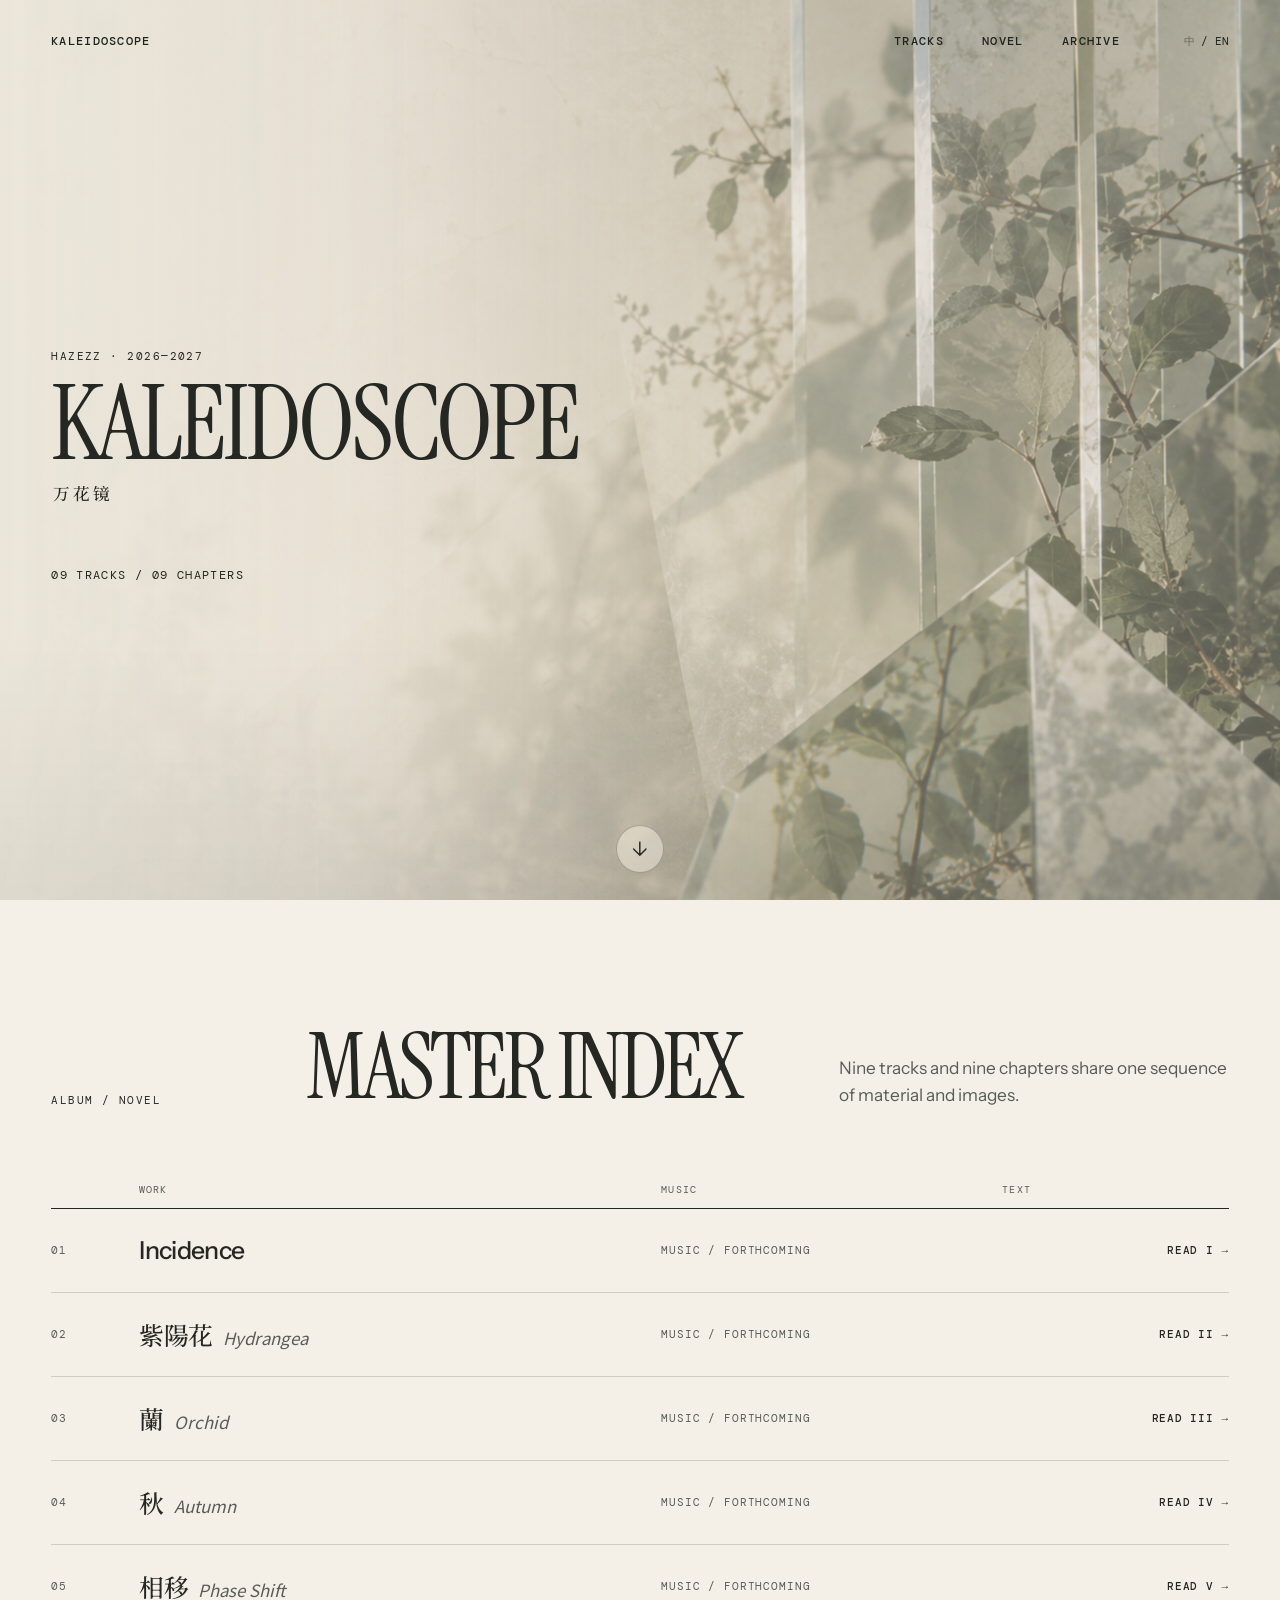
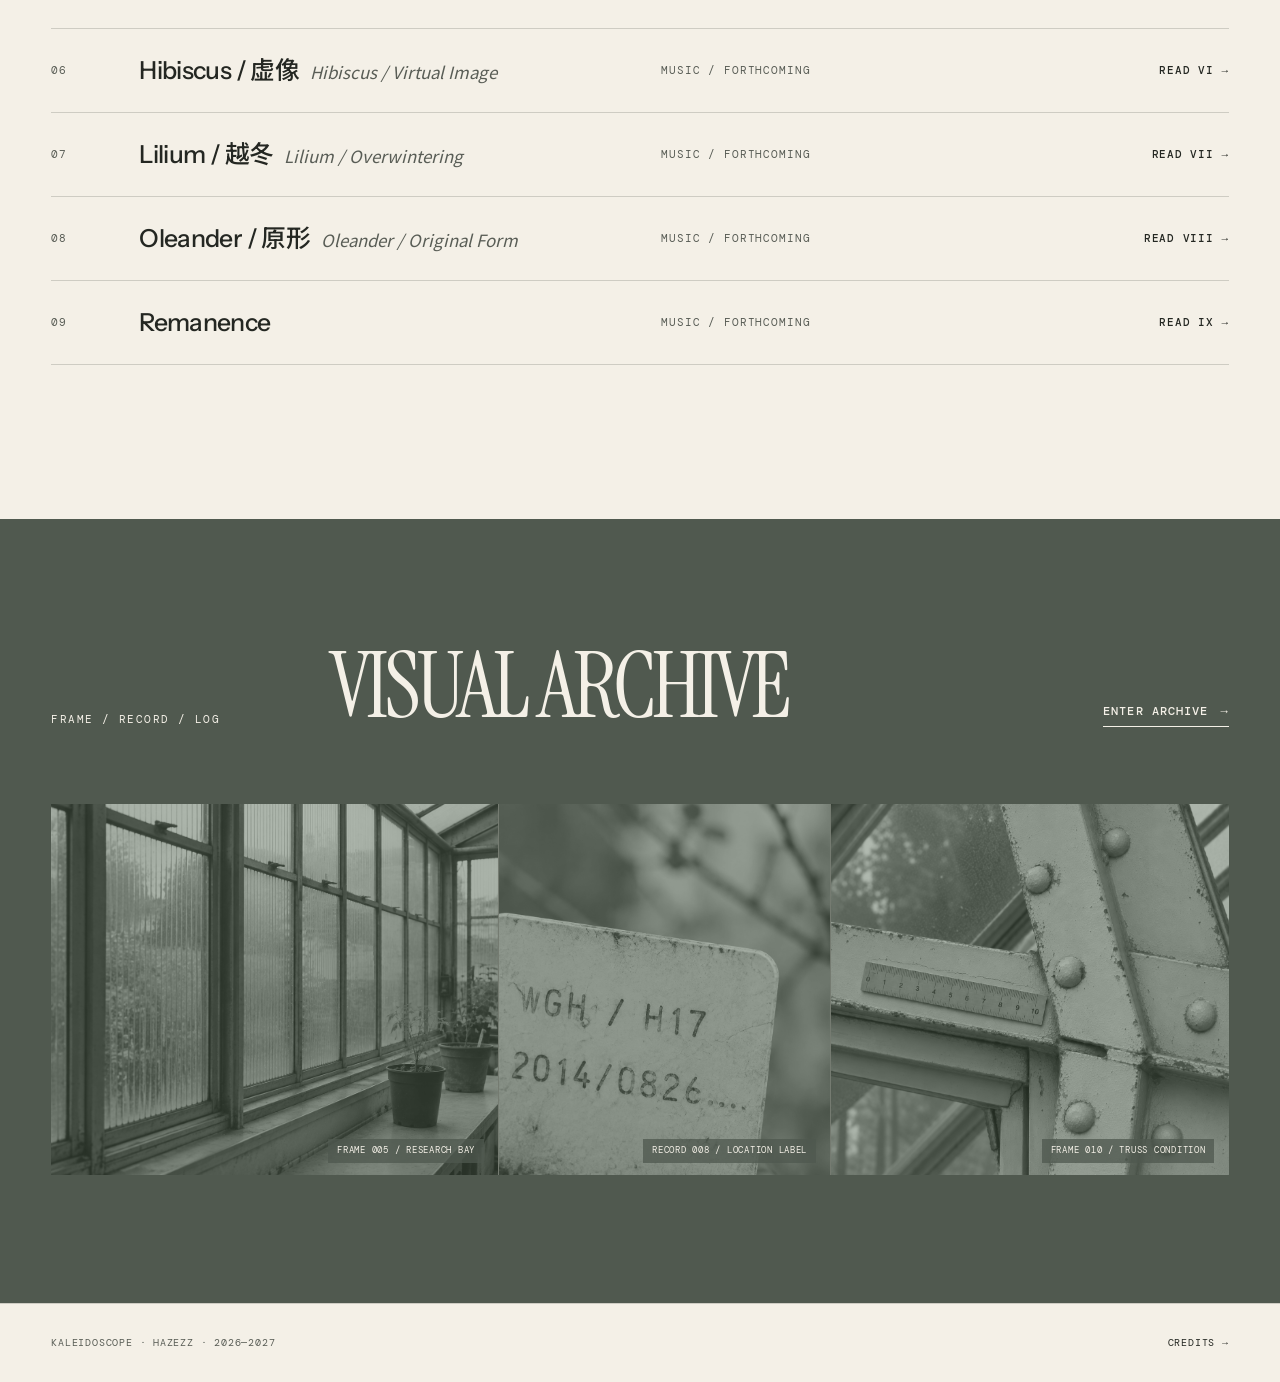
==== commit 4d8415c3: "Split archive source records" ====
--- a/index.html
+++ b/index.html
@@ -59,14 +59,14 @@
 
     <section class="home-archive" aria-labelledby="home-archive-title">
       <header>
-        <p class="eyebrow">Frame / record / plate</p>
+        <p class="eyebrow">Frame / record / log</p>
         <h2 id="home-archive-title" data-i18n="home.visualArchive">Visual archive</h2>
         <a class="text-link" href="archive.html"><span data-i18n="home.enterArchive">Enter archive</span> <span aria-hidden="true">→</span></a>
       </header>
       <div class="home-archive-grid">
         <a href="archive.html#archive-05"><img src="assets/images/research-greenhouse.jpg" alt="Old Garden research greenhouse interior" loading="lazy"><span>FRAME 005 / RESEARCH BAY</span></a>
         <a href="archive.html#archive-08"><img src="assets/images/h17-label.jpg" alt="WGH H17 plant location label" loading="lazy"><span>RECORD 008 / LOCATION LABEL</span></a>
-        <a href="archive.html#archive-11"><img src="assets/images/evidence-plate.svg" alt="Evidence plate separating camera, server, and access timestamps" loading="lazy"><span>PLATE 011 / SOURCES</span></a>
+        <a href="archive.html#archive-10"><img src="assets/images/condition-survey.jpg" alt="A greenhouse truss condition survey" loading="lazy"><span>FRAME 010 / TRUSS CONDITION</span></a>
       </div>
     </section>
   </main>
--- a/css/main.css
+++ b/css/main.css
@@ -526,7 +526,9 @@
 .archive-card--label { grid-column: span 3; }
 .archive-card--beds { grid-column: span 4; }
 .archive-card--survey { grid-column: span 5; min-height: 31rem; }
-.archive-card--plate { grid-column: span 7; min-height: 31rem; }
+.archive-card--raw { grid-column: span 3; min-height: 31rem; }
+.archive-card--entry { grid-column: span 5; }
+.archive-card--ingest { grid-column: span 7; }
 .archive-card--marks { grid-column: 1 / -1; min-height: 19rem; }
 .archive-card figure {
   min-height: 0;
@@ -555,9 +557,13 @@
 .archive-card--label img { object-position: 47% center; }
 .archive-card--beds img { object-position: center 58%; }
 .archive-card--survey img { object-position: 57% center; filter: grayscale(.18) saturate(.62) contrast(.96); }
-.archive-card--plate img { object-fit: contain; padding: clamp(1.25rem, 3vw, 2.5rem); filter: grayscale(1) contrast(.96); }
+.archive-card--raw img { transform: scale(2.3); transform-origin: 18% 10%; }
+.archive-card--entry img { transform: scale(2.3); transform-origin: 15% 10%; }
+.archive-card--ingest img { transform: scale(2.3); transform-origin: 12% 10%; }
 .archive-card:hover img { transform: scale(1.018); filter: grayscale(.35) saturate(.64) contrast(.94); opacity: .9; }
-.archive-card--plate:hover img { filter: grayscale(1) contrast(.96); }
+.archive-card--raw:hover img { transform: scale(2.34); }
+.archive-card--entry:hover img { transform: scale(2.34); }
+.archive-card--ingest:hover img { transform: scale(2.34); }
 .archive-meta {
   display: grid;
   grid-template-columns: 1fr auto;
@@ -658,7 +664,9 @@
   .archive-card--label,
   .archive-card--beds,
   .archive-card--survey,
-  .archive-card--plate,
+  .archive-card--raw,
+  .archive-card--entry,
+  .archive-card--ingest,
   .archive-card--marks { grid-column: 1; min-height: 22rem; }
   .archive-card--marks { min-height: 17rem; }
   .archive-mark-set { gap: 1.5rem 2.5rem; padding: 2.5rem 1.5rem; }
@@ -793,7 +801,7 @@
   transition: transform .55s ease, opacity .35s ease;
 }
 .home-archive-grid a:nth-child(2) img { object-position: 44% center; }
-.home-archive-grid a:nth-child(3) img { object-fit: contain; padding: 8%; background: var(--paper); }
+.home-archive-grid a:nth-child(3) img { object-position: 52% center; }
 .home-archive-grid a:hover img { transform: scale(1.018); opacity: .78; }
 .home-archive-grid span {
   position: absolute;
